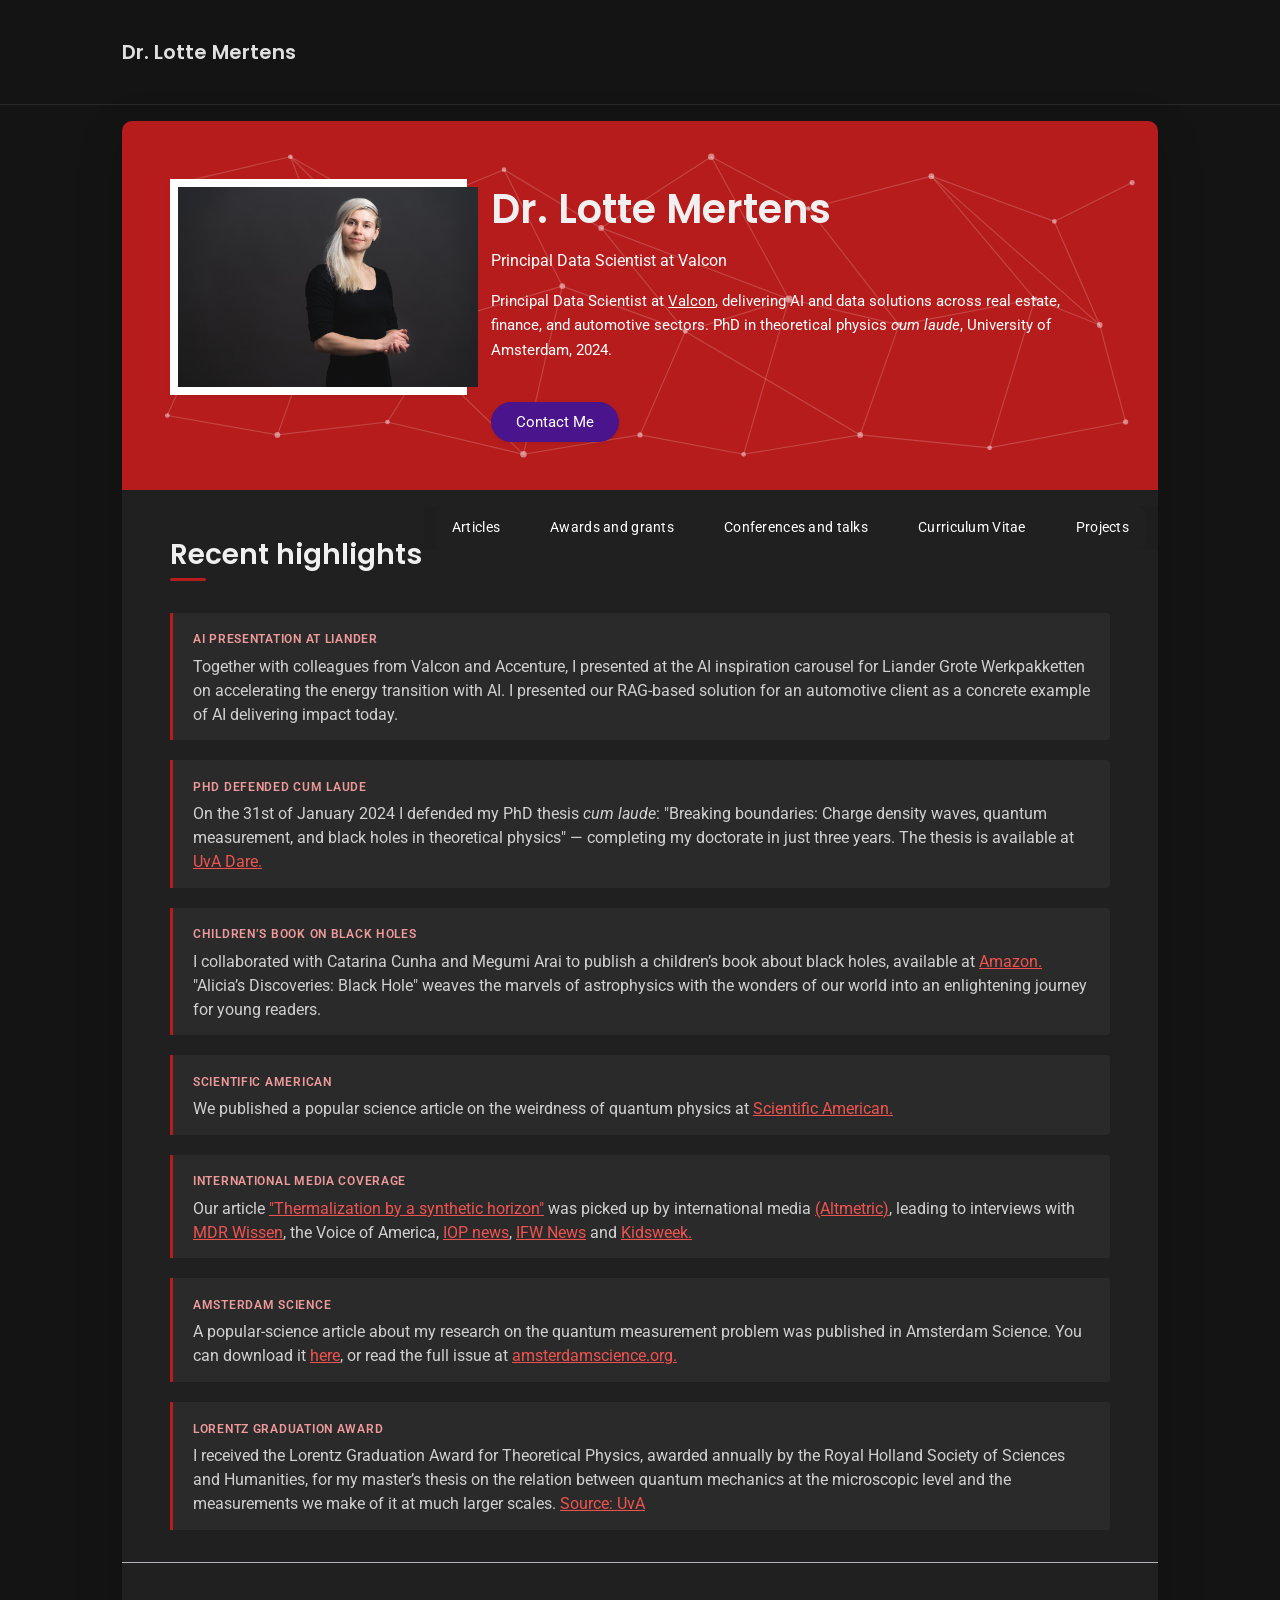
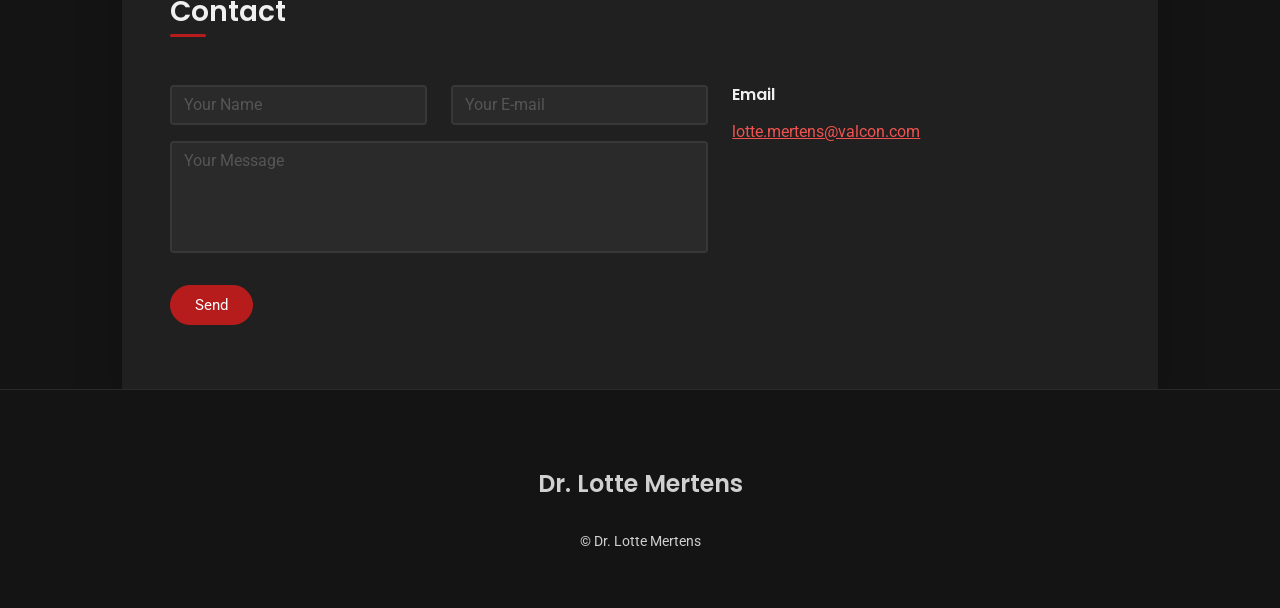
==== index.html @ b47f6478 "Add Projects page with Windward card, add Projects to nav on all pages" ====
<!DOCTYPE html>
<html lang="en-US">


  <head>
    <meta charset="UTF-8">
    <meta http-equiv="X-UA-Compatible" content="IE=edge">
    <meta name="viewport" content="width=device-width, initial-scale=1">
     <meta name="description" content="Lotte Mertens: PhD in Theoretical Physics (cum laude), Principal Data Scientist at Valcon">
  <meta name="keywords" content="Lorentz prijs, University of Amsterdam, IFW Dresden, Black holes, Quantum mechanics, Lotte Mertens, Valcon, Data Science, RAG, Databricks">
  <meta name="author" content="Lotte Mertens">
    <title>Lotte Mertens: Principal Data Scientist at Valcon</title>
    <link rel="icon" href="favicon.svg" type="image/svg+xml">
    <link rel="preconnect" href="https://fonts.gstatic.com" crossorigin="crossorigin"/>
    <link rel="preload" as="style" href="https://fonts.googleapis.com/css2?family=Poppins:wght@600&amp;family=Roboto:wght@300;400;500;700&amp;display=swap"/>
    <link rel="stylesheet" href="https://fonts.googleapis.com/css2?family=Poppins:wght@600&amp;family=Roboto:wght@300;400;500;700&amp;display=swap" media="print" onload="this.media='all'"/>
    <noscript>
      <link rel="stylesheet" href="https://fonts.googleapis.com/css2?family=Poppins:wght@600&amp;family=Roboto:wght@300;400;500;700&amp;display=swap"/>
    </noscript>
    <link href="css/font-awesome/css/all.min.css?ver=2.0.0" rel="stylesheet">
    <link href="css/bootstrap.min.css?ver=2.0.0" rel="stylesheet">
    <link href="css/aos.css?ver=2.0.0" rel="stylesheet">
    <link href="css/main.css?ver=2.0.0" rel="stylesheet">
    <noscript>
      <style type="text/css">
        [data-aos] {
            opacity: 1 !important;
            transform: translate(0) scale(1) !important;
        }
      </style>
    </noscript>
  </head>
  
  
  <body id="top">
  
  
    <header class="d-print-none">
      <div class="container text-center text-lg-left">
        <div class="py-3 clearfix">
          <h1 class="site-title mb-0">Dr. Lotte Mertens</h1>
        </div>
      </div>
    </header>
    
    
    <div class="page-content ">
      <div class="container pt-2">
       
      
		<div class="cover shadow-lg">


 			<div class="cover-bg p-3 p-lg-4 text-white">
    <div class="row">
    
      <div class="col-lg-4 col-md-5">
        <div class="avatar hover-effect bg-white shadow-sm p-1"><img src="images/avatar.jpg" alt="Lotte Mertens" width="300" height="200"/>
        </div>
      </div>
      
      <div class="col-lg-8 col-md-7 text-center text-md-start">
      
        <h2 class="h1 mt-2" data-aos="fade-left" data-aos-delay="0">Dr. Lotte Mertens</h2>
        <p class="mb-2" data-aos="fade-left" data-aos-delay="50">Principal Data Scientist at Valcon</p>
        <p class="hero-bio mb-3" data-aos="fade-left" data-aos-delay="100">Principal Data Scientist at <a class="text-white text-decoration-underline" href="https://www.valcon.com">Valcon</a>, delivering AI and data solutions across real estate, finance, and automotive sectors. PhD in theoretical physics <em>cum laude</em>, University of Amsterdam, 2024.</p>
        <div class="d-print-none" data-aos="fade-left" data-aos-delay="150"><!-- <a class="btn btn-light shadow-sm mt-1 me-1" href="CV_231103.pdf" target="_blank">Download CV</a> --><a class="btn btn-light shadow-sm mt-1" href="#contact">Contact Me</a>
        </div>
        
      </div>
    </div>
  </div>
  
  			<div class="site-nav pt-2">
            <nav role="navigation">
            <div class="container text-white site-page-nav">
            
			<div class="cover text-white">
              <ul class="nav justify-content-center">             
                <li class="nav-item " style="text-color: white" ><a class="btn text-white" href="Articles.html"> Articles </a>
                </li>
                 <li class="nav-item"><a class="btn text-white " href="AG.html"> Awards and grants </a>
                </li>
                 <li class="nav-item"><a class="btn text-white" href="Conferences.html"> Conferences and talks </a>
                </li> 
                <li class="nav-item"><a class="btn text-white" href="CV.html"> Curriculum Vitae </a>
                </li>
                <li class="nav-item"><a class="btn text-white" href="Projects.html"> Projects </a>
                </li>
              </ul>
            </div>
            </div>
            </nav>
    		</div>
                 
                 
                 
  			<div class="about-section pt-4 px-3 px-lg-4">
        <h2 class="h3 mb-3 section-heading">Recent highlights</h2>

        <div class="highlight-card">
          <div class="highlight-date">AI Presentation at Liander</div>
          <p>Together with colleagues from Valcon and Accenture, I presented at the AI inspiration carousel for Liander Grote Werkpakketten on accelerating the energy transition with AI. I presented our RAG-based solution for an automotive client as a concrete example of AI delivering impact today.</p>
        </div>

        <div class="highlight-card">
          <div class="highlight-date">PhD Defended Cum Laude</div>
          <p>On the 31st of January 2024 I defended my PhD thesis <em>cum laude</em>: "Breaking boundaries: Charge density waves, quantum measurement, and black holes in theoretical physics" — completing my doctorate in just three years. The thesis is available at <a href="https://dare.uva.nl/search?identifier=561f409e-5784-4adc-a31a-b579202ffef7">UvA Dare.</a></p>
        </div>

        <div class="highlight-card">
          <div class="highlight-date">Children’s Book on Black Holes</div>
          <p>I collaborated with Catarina Cunha and Megumi Arai to publish a children’s book about black holes, available at <a href="https://www.amazon.nl/dp/B0CMHVNR2P?ref_=cm_sw_r_cp_ud_dp_A3WQA8BQAT786TXKE9GF">Amazon.</a> "Alicia’s Discoveries: Black Hole" weaves the marvels of astrophysics with the wonders of our world into an enlightening journey for young readers.</p>
        </div>

        <div class="highlight-card">
          <div class="highlight-date">Scientific American</div>
          <p>We published a popular science article on the weirdness of quantum physics at <a href="https://www.scientificamerican.com/article/quantum-physics-isnt-as-weird-as-you-think-its-weirder/">Scientific American.</a></p>
        </div>

        <div class="highlight-card">
          <div class="highlight-date">International Media Coverage</div>
          <p>Our article <a href="https://journals.aps.org/prresearch/abstract/10.1103/PhysRevResearch.4.043084">"Thermalization by a synthetic horizon"</a> was picked up by international media <a href="https://www.altmetric.com/details/138210670">(Altmetric)</a>, leading to interviews with <a href="https://www.mdr.de/wissen/theorie-stephen-hawking-forscher-dresden-simulation-schwarzes-loch-100.html">MDR Wissen</a>, the Voice of America, <a href="https://www.mdr.de/wissen/theorie-stephen-hawking-forscher-dresden-simulation-schwarzes-loch-100.html">IOP news</a>, <a href="https://www.ifw-dresden.de/news-events/news-detail-view/synthetic-black-holes-radiate-just-like-the-real-ones-973">IFW News</a> and <a href="Kidsweek.pdf" target="_blank">Kidsweek.</a></p>
        </div>

        <div class="highlight-card">
          <div class="highlight-date">Amsterdam Science</div>
          <p>A popular-science article about my research on the quantum measurement problem was published in Amsterdam Science. You can download it <a href="AmsSci.pdf" target="_blank">here</a>, or read the full issue at <a href="https://amsterdamscience.org">amsterdamscience.org.</a></p>
        </div>

        <div class="highlight-card">
          <div class="highlight-date">Lorentz Graduation Award</div>
          <p>I received the Lorentz Graduation Award for Theoretical Physics, awarded annually by the Royal Holland Society of Sciences and Humanities, for my master’s thesis on the relation between quantum mechanics at the microscopic level and the measurements we make of it at much larger scales. <a href="https://iop.uva.nl/content/news/2020/11/lotte-mertens-wins-lorentz-graduation-award.html?cb&cb&cb">Source: UvA</a></p>
        </div>

	</div>

  			<hr class="d-print-none"/>
  
  			<div class="contant-section px-3 px-lg-4 pb-4" id="contact">
  
  
    <h2 class="h3 mb-3 section-heading">Contact</h2>
    <div class="row">
    
    
      <div class="col-md-7 d-print-none">
        <div class="my-2">
        
  <form action="https://formspree.io/f/mwkyjvyq" method="POST">
    
  <div class="row">
    <div class="col-6">
      <input class="form-control" type="text" id="name" name="name" placeholder="Your Name" required>
    </div>
    <div class="col-6">
      <input class="form-control" type="email" id="email" name="_replyto" placeholder="Your E-mail" required>
    </div>
  </div>
  
  
  <div class="form-group my-2">
    <textarea class="form-control" style="resize: none;" id="message" name="message" rows="4"  placeholder="Your Message" required></textarea>
  </div>
  
  <button class="btn btn-accent mt-2" type="submit">Send</button>
  
  </form>
  
  
        </div>
      </div>
      
      
      <div class="col">
        <div class="mt-2">
        
          <h3 class="h6">Email</h3>
          <div class="pb-2 text-secondary"><a href="mailto:lotte.mertens@valcon.com">lotte.mertens@valcon.com</a></div>
          
        </div>
      </div>
      
      
      
      
    </div>
    
</div>
  
		</div>
		
     </div>
   </div>



    <footer class="pt-4 pb-4 text-muted text-center d-print-none">
      <div class="container">
        <div class="my-3">
          <div class="h4">Dr. Lotte Mertens</div>
        </div>
        <div class="text-small">
          <div class="mb-1">&copy; Dr. Lotte Mertens</div>
        </div>
      </div>
    </footer>
    
    <script src="scripts/bootstrap.bundle.min.js?ver=2.0.0"></script>
    <script src="scripts/aos.js?ver=2.0.0"></script>
    <script src="scripts/main.js?ver=2.0.0"></script>
    
    
  </body>
</html>
---- css/main.css ----
/* Buttons */
.butt {
   color: white;
   border: 1px outset #4A148C;
   background-color: #4A148C;
   height:50px;
   width:100px;
   padding:.375rem 
}
.butt:hover {
   color:#000;background-color:white ;border-color:#4A148C}


/* Inputs */
.bg-photo{ 
background-color: #B71C1C;
  background-image: url("data:image/svg+xml,%3Csvg xmlns='http://www.w3.org/2000/svg' width='100' height='100' viewBox='0 0 100 100'%3E%3Cg fill-rule='evenodd'%3E%3Cg fill='%23ffffff' fill-opacity='0.12'%3E%3Cpath opacity='.5' d='M96 [base64] 0v-9h-9v9h9zm-10 0v-9h-9v9h9zm-10 0v-9h-9v9h9zm-10 0v-9h-9v9h9zm-10 0v-9h-9v9h9zm-10 0v-9h-9v9h9zm-10 0v-9h-9v9h9zm-10 0v-9h-9v9h9zm-9-10h9v-9h-9v9zm10 0h9v-9h-9v9zm10 0h9v-9h-9v9zm10 0h9v-9h-9v9zm10 0h9v-9h-9v9zm10 0h9v-9h-9v9zm10 0h9v-9h-9v9zm10 0h9v-9h-9v9zm9-10v-9h-9v9h9zm-10 0v-9h-9v9h9zm-10 0v-9h-9v9h9zm-10 0v-9h-9v9h9zm-10 0v-9h-9v9h9zm-10 0v-9h-9v9h9zm-10 0v-9h-9v9h9zm-10 0v-9h-9v9h9zm-9-10h9v-9h-9v9zm10 0h9v-9h-9v9zm10 0h9v-9h-9v9zm10 0h9v-9h-9v9zm10 0h9v-9h-9v9zm10 0h9v-9h-9v9zm10 0h9v-9h-9v9zm10 0h9v-9h-9v9zm9-10v-9h-9v9h9zm-10 0v-9h-9v9h9zm-10 0v-9h-9v9h9zm-10 0v-9h-9v9h9zm-10 0v-9h-9v9h9zm-10 0v-9h-9v9h9zm-10 0v-9h-9v9h9zm-10 0v-9h-9v9h9zm-9-10h9v-9h-9v9zm10 0h9v-9h-9v9zm10 0h9v-9h-9v9zm10 0h9v-9h-9v9zm10 0h9v-9h-9v9zm10 0h9v-9h-9v9zm10 0h9v-9h-9v9zm10 0h9v-9h-9v9zm9-10v-9h-9v9h9zm-10 0v-9h-9v9h9zm-10 0v-9h-9v9h9zm-10 0v-9h-9v9h9zm-10 0v-9h-9v9h9zm-10 0v-9h-9v9h9zm-10 0v-9h-9v9h9zm-10 0v-9h-9v9h9zm-9-10h9v-9h-9v9zm10 0h9v-9h-9v9zm10 0h9v-9h-9v9zm10 0h9v-9h-9v9zm10 0h9v-9h-9v9zm10 0h9v-9h-9v9zm10 0h9v-9h-9v9zm10 0h9v-9h-9v9z'/%3E%3Cpath d='M6 5V0H5v5H0v1h5v94h1V6h94V5H6z'/%3E%3C/g%3E%3C/g%3E%3C/svg%3E");
  border-radius: 10px 10px 0 0; 
}

.bg-collapse{
background-color: white;
background-image: url('Collapse.jpeg');
background-size: 100% 100%;
padding: 10rem;
border-radius: 10px 10px 0 0; 
}


/* Timeline custom component */
.timeline {
  border-left: 2px solid #E6E9ED;
  padding: 1rem 0; }

.timeline-card {
  position: relative;
  margin-left: 31px;
  border-left: 2px solid;
  margin-bottom: 2rem; }

.timeline-card:last-child {
  margin-bottom: 1rem; }

.timeline-card:before {
  content: '';
  display: inline-block;
  position: absolute;
  background-color: #fff;
  border-radius: 10px;
  width: 12px;
  height: 12px;
  top: 20px;
  left: -41px;
  border: 2px solid;
  z-index: 2; }

.timeline-card:after {
  content: '';
  display: inline-block;
  position: absolute;
  background-color: currentColor;
  width: 29px;
  height: 2px;
  top: 25px;
  left: -29px;
  z-index: 1; }

.timeline-card-primary {
  border-left-color: #B71C1C; }

.timeline-card-primary:before {
  border-color: #B71C1C; }

.timeline-card-primary:after {
  background-color: #B71C1C; }

.timeline-card-success {
  border-left-color: #4A148C; }

.timeline-card-success:before {
  border-color: #4A148C; }

.timeline-card-success:after {
  background-color: #4A148C; }

html {
  scroll-behavior: smooth; }

.site-title {
  font-size: 1.25rem;
  line-height: 2.5rem; }

.nav-link {
  padding: 0;
  font-size: 1.25rem;
  line-height: 2.5rem;
  color: rgba(0, 0, 0, 0.5); }

.nav-link:hover,
.nav-link:focus,
.active .nav-link {
  color: rgba(0, 0, 0, 0.8); }

.nav-item + .nav-item {
  margin-left: 1rem; }

.cover {
  border-radius: 10px; }

.cover-bg {
  background-color: #B71C1C;
  background-image: url("../images/constellation.svg");
  background-size: cover;
  background-position: center;
  background-repeat: no-repeat;
  border-radius: 10px 10px 0 0; }

.avatar {
  max-width: 316px;
  max-height: 216px;
  margin-top: 10px;
  text-align: center;
  margin-left: auto;
  margin-right: auto; }

/* 
.avatar img {
   Safari 6.0 - 9.0 
  filter: grayscale(100%); }
 */

footer a:not(.nav-link) {
  color: inherit;
  border-bottom: 1px dashed;
  text-decoration: none;
  cursor: pointer; }

@media (min-width: 48em) {
  .site-title {
    float: left; }
  .site-nav {
    float: right; }
  .avatar {
    margin-bottom: -80px;
    margin-left: 0; } }

/* === Design refresh ====================================================== */

/* Dark page navigation bar */
.site-page-nav {
  background-color: #1e1e1e; }

.site-page-nav .btn {
  color: rgba(255, 255, 255, 0.8);
  font-size: 0.9rem;
  letter-spacing: 0.02em;
  border-radius: 0;
  padding: 0.6rem 1rem;
  transition: color 0.15s, background-color 0.15s; }

.site-page-nav .btn:hover {
  color: #fff;
  background-color: rgba(183, 28, 28, 0.3); }

/* Red accent button */
.btn-accent {
  background-color: #B71C1C;
  border-color: #B71C1C;
  color: #fff; }

.btn-accent:hover {
  background-color: #8e1414;
  border-color: #8e1414;
  color: #fff; }

/* Section headings with red underline accent */
.section-heading::after {
  content: '';
  display: block;
  width: 36px;
  height: 3px;
  background-color: #B71C1C;
  margin-top: 0.35rem;
  border-radius: 2px; }

/* Hero bio text in cover */
.hero-bio {
  font-size: 0.92rem;
  line-height: 1.65;
  opacity: 0.92; }

/* === Dark theme ========================================================== */

body {
  background-color: #141414;
  color: #d0d0d0; }

header {
  background-color: #141414;
  border-bottom: 1px solid #2a2a2a; }

.site-title {
  color: #e0e0e0 !important; }

.nav-link {
  color: rgba(255, 255, 255, 0.55) !important; }

.nav-link:hover,
.nav-link:focus,
.active .nav-link {
  color: rgba(255, 255, 255, 0.9) !important; }

.cover {
  background-color: #202020 !important; }

.card,
.card.shadow-sm {
  background-color: #2a2a2a !important;
  border-color: #383838 !important;
  color: #d0d0d0; }

.card-body {
  color: #d0d0d0; }

.text-muted {
  color: #888 !important; }

.text-secondary {
  color: #999 !important; }

.text-primary {
  color: #ef5350 !important; }

.text-success {
  color: #ef9a9a !important; }

a {
  color: #ef5350; }

a:hover {
  color: #B71C1C; }

hr {
  border-color: #2e2e2e;
  opacity: 1; }

.progress {
  background-color: #383838; }

.form-control {
  background-color: #2a2a2a;
  border-color: #383838;
  color: #d0d0d0; }

.form-control::placeholder {
  color: #555; }

.form-control:focus {
  background-color: #333;
  border-color: #B71C1C;
  color: #d0d0d0;
  box-shadow: 0 0 0 0.2rem rgba(183, 28, 28, 0.25); }

footer {
  background-color: #141414 !important;
  border-top: 1px solid #2a2a2a; }

.page-content {
  color: #d0d0d0; }

.about-section,
.work-experience-section,
.education-section,
.skills-section,
.contant-section {
  background-color: #202020; }

h1, h2, h3, h4, h5, h6 {
  color: #f0f0f0; }

.container {
  color: #d0d0d0; }

.border-secondary {
  border-color: #333 !important; }

/* ========================================================================= */

/* Project cards */
.project-card {
  border-left: 3px solid #B71C1C;
  padding: 1.1rem 1.25rem;
  margin-bottom: 1.5rem;
  background: #2a2a2a;
  border-radius: 0 4px 4px 0;
  transition: box-shadow 0.15s; }

.project-card:hover {
  box-shadow: 0 2px 12px rgba(183, 28, 28, 0.2); }

.project-title {
  font-size: 1.15rem;
  font-weight: 700;
  color: #f0f0f0;
  margin-bottom: 0.1rem; }

.project-tagline {
  font-size: 0.85rem;
  color: #ef9a9a;
  margin-bottom: 0; }

.project-desc {
  font-size: 0.88rem;
  color: #b0b0b0;
  line-height: 1.6;
  margin-bottom: 0.75rem; }

.project-tags {
  display: flex;
  flex-wrap: wrap;
  gap: 0.4rem; }

.project-tag {
  font-size: 0.75rem;
  background: #383838;
  color: #999;
  border-radius: 3px;
  padding: 0.15rem 0.5rem;
  letter-spacing: 0.02em; }

/* Compact conference cards */
.conference-card {
  border-left: 2px solid #B71C1C;
  padding: 0.45rem 0.9rem;
  margin-bottom: 0.4rem;
  background: #2a2a2a;
  border-radius: 0 3px 3px 0; }

.conference-card .conf-header {
  display: flex;
  justify-content: space-between;
  align-items: baseline;
  gap: 1rem; }

.conference-card .conf-title {
  font-weight: 600;
  font-size: 0.88rem;
  color: #f0f0f0; }

.conference-card .conf-date {
  font-size: 0.75rem;
  color: #777;
  white-space: nowrap;
  flex-shrink: 0; }

.conference-card .conf-desc {
  font-size: 0.82rem;
  color: #999;
  margin-top: 0.1rem;
  margin-bottom: 0; }

.conference-card img {
  margin-top: 0.5rem;
  max-width: 160px;
  height: auto;
  border-radius: 3px; }

/* Highlight cards (Recent highlights on homepage) */
.highlight-card {
  border-left: 3px solid #B71C1C;
  padding: 0.85rem 1rem 0.85rem 1.25rem;
  margin-bottom: 1.25rem;
  background: #2a2a2a;
  border-radius: 0 4px 4px 0;
  transition: box-shadow 0.15s; }

.highlight-card:hover {
  box-shadow: 0 2px 8px rgba(183, 28, 28, 0.15); }

.highlight-date {
  display: inline-block;
  font-size: 0.75rem;
  font-weight: 600;
  letter-spacing: 0.06em;
  text-transform: uppercase;
  color: #ef9a9a;
  margin-bottom: 0.4rem; }

.highlight-card p {
  margin-bottom: 0;
  color: #d0d0d0; }

/* Publication cards */
.paper-card {
  border-left: 3px solid #B71C1C;
  padding: 0.85rem 1rem 0.85rem 1.25rem;
  margin-bottom: 1.25rem;
  background: #2a2a2a;
  border-radius: 0 4px 4px 0;
  transition: box-shadow 0.15s; }

.paper-card:hover {
  box-shadow: 0 2px 8px rgba(183, 28, 28, 0.15); }

.paper-card .paper-title {
  font-weight: 600;
  margin-bottom: 0.2rem;
  color: #f0f0f0; }

.paper-card .paper-meta {
  font-size: 0.85rem;
  color: #6c757d;
  margin-bottom: 0.1rem; }

.paper-card .paper-abstract {
  font-size: 0.85rem;
  color: #6c757d;
  margin-top: 0.5rem;
  line-height: 1.55; }

/* All progress bars — unified red */
.progress-bar {
  background-color: #B71C1C !important; }

/* Education timeline — lighter red variant */
.timeline-card-success {
  border-left-color: #ef9a9a; }

.timeline-card-success:before {
  border-color: #ef9a9a; }

.timeline-card-success:after {
  background-color: #ef9a9a; }

/* ========================================================================= */

@media print {
  body {
    background-color: #fff; }
  .container {
    width: auto;
    max-width: 100%;
    padding: 0; }
  .cover, .cover-bg {
    border-radius: 0; }
  .cover.shadow-lg {
    box-shadow: none !important; }
  .cover-bg {
    padding: 5rem !important;
    padding-bottom: 10px !important; }
  .avatar {
    margin-top: -10px; }
  .about-section {
    padding: 6.5rem 5rem 2rem !important; }
  .skills-section,
  .work-experience-section,
  .education-section,
  .contant-section {
    padding: 1.5rem 5rem 2rem !important; }
  .page-break {
    padding-top: 5rem;
    page-break-before: always; } }
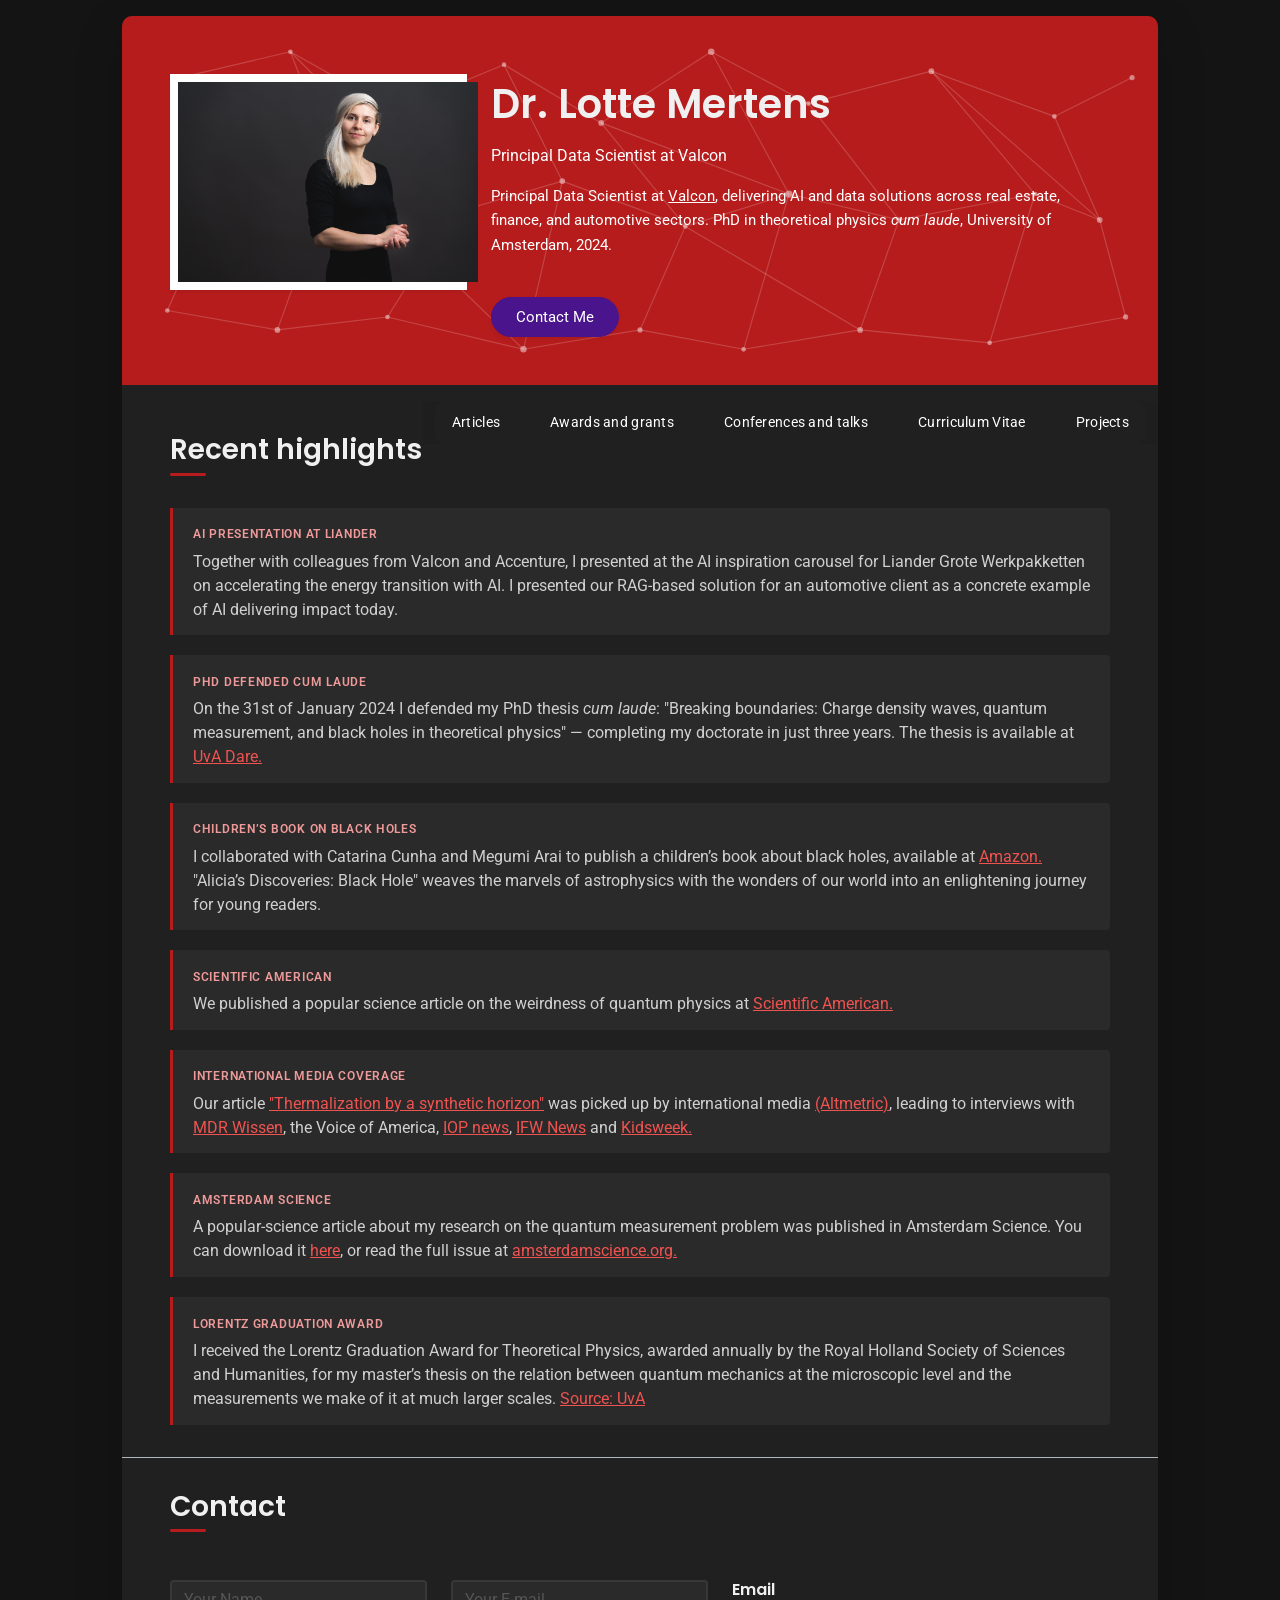
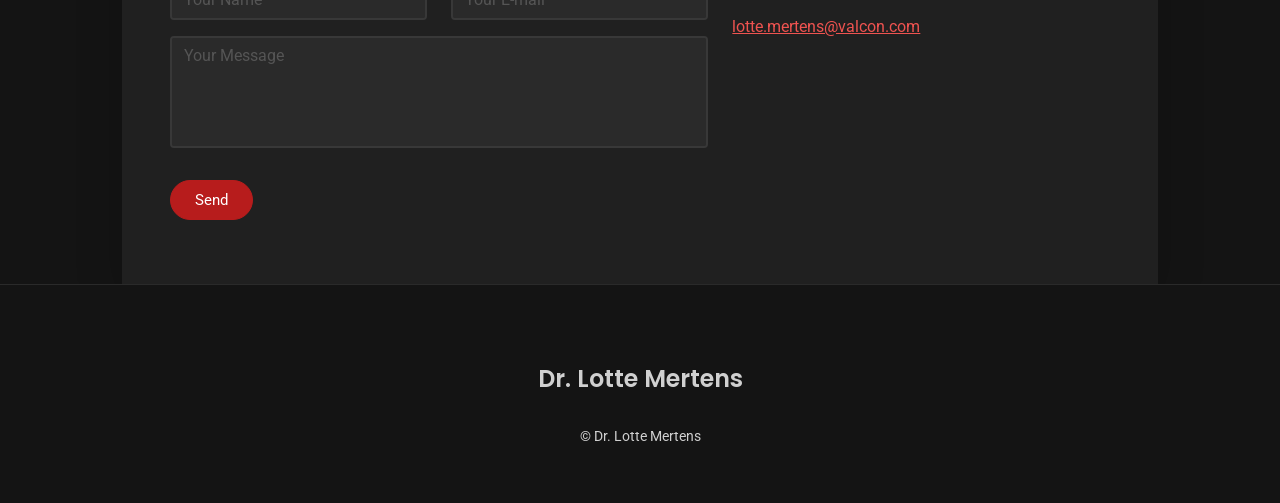
==== commit 51ebb853: "Remove redundant header with site title from all pages" ====
--- a/index.html
+++ b/index.html
@@ -33,18 +33,7 @@
   
   
   <body id="top">
-  
-  
-    <header class="d-print-none">
-      <div class="container text-center text-lg-left">
-        <div class="py-3 clearfix">
-          <h1 class="site-title mb-0">Dr. Lotte Mertens</h1>
-        </div>
-      </div>
-    </header>
-    
-    
-    <div class="page-content ">
+<div class="page-content ">
       <div class="container pt-2">
        
       
--- a/css/main.css
+++ b/css/main.css
@@ -195,12 +195,6 @@
   background-color: #141414;
   color: #d0d0d0; }
 
-header {
-  background-color: #141414;
-  border-bottom: 1px solid #2a2a2a; }
-
-.site-title {
-  color: #e0e0e0 !important; }
 
 .nav-link {
   color: rgba(255, 255, 255, 0.55) !important; }
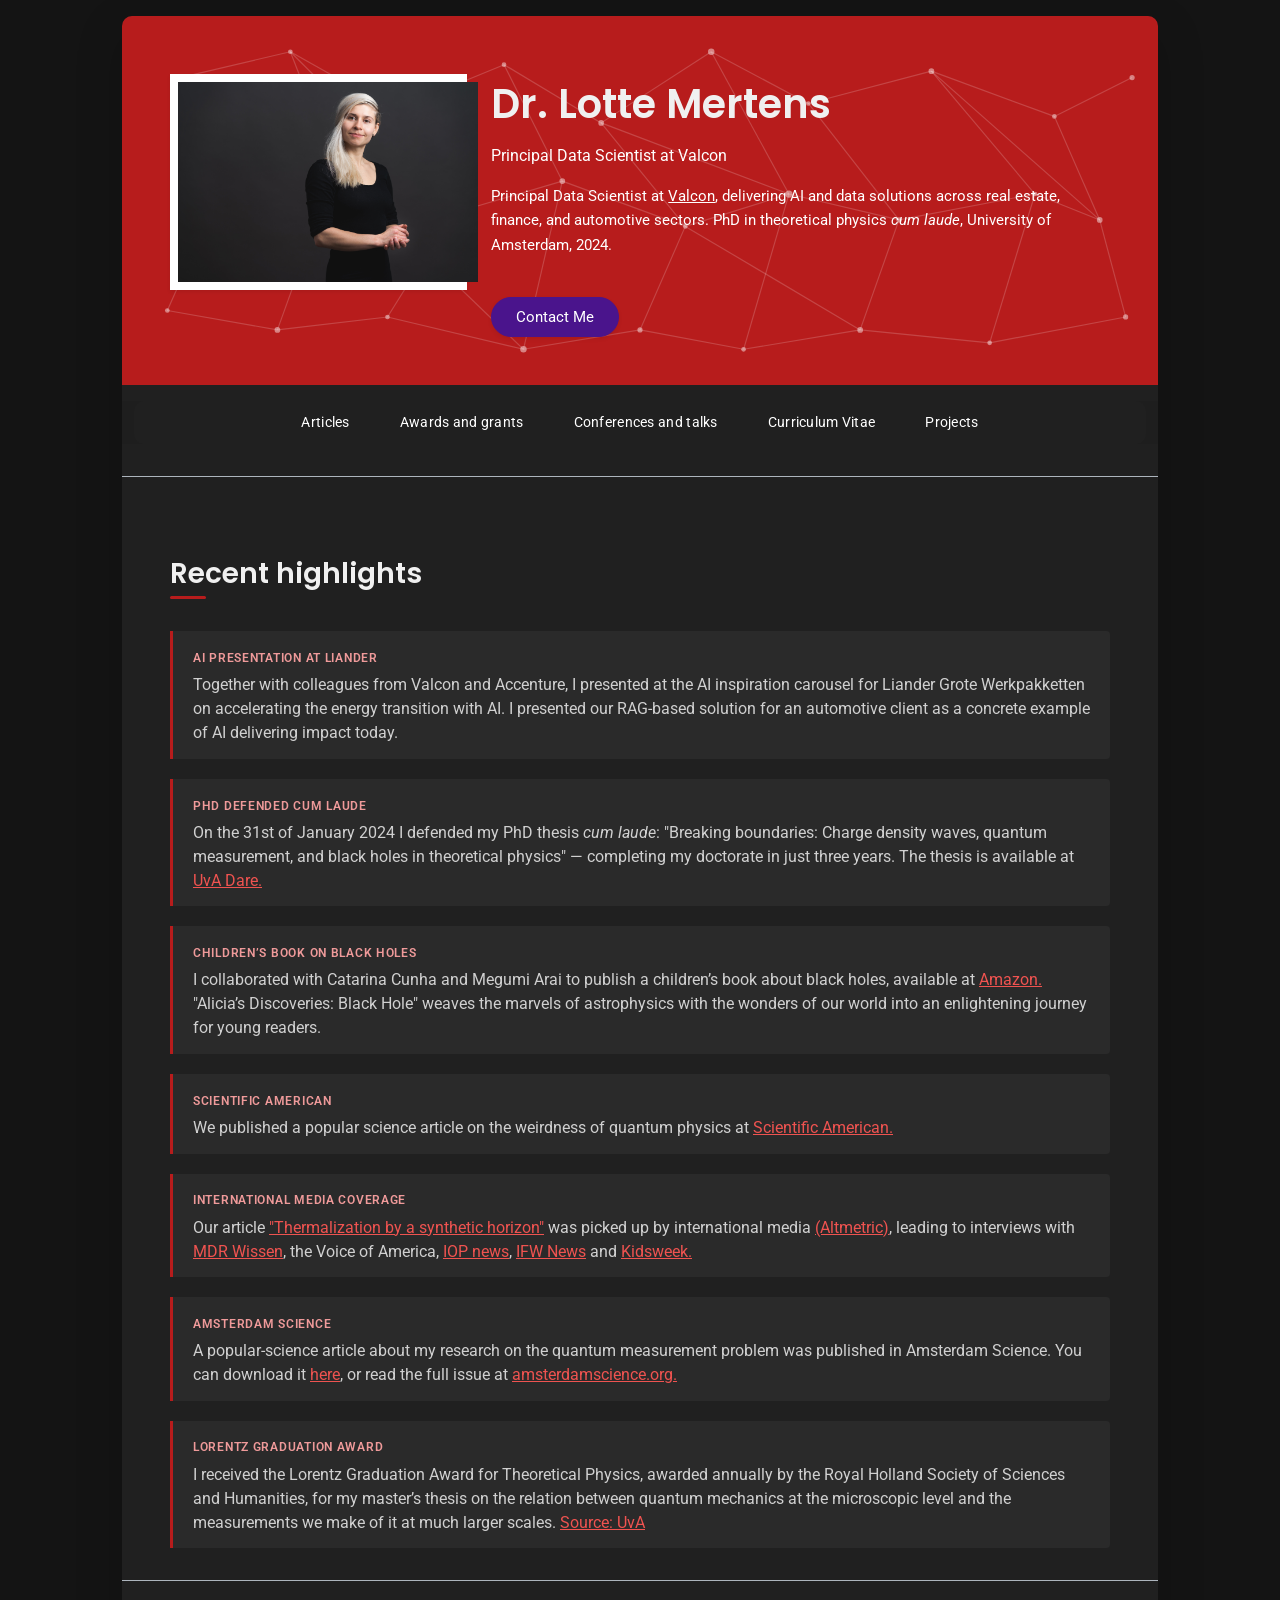
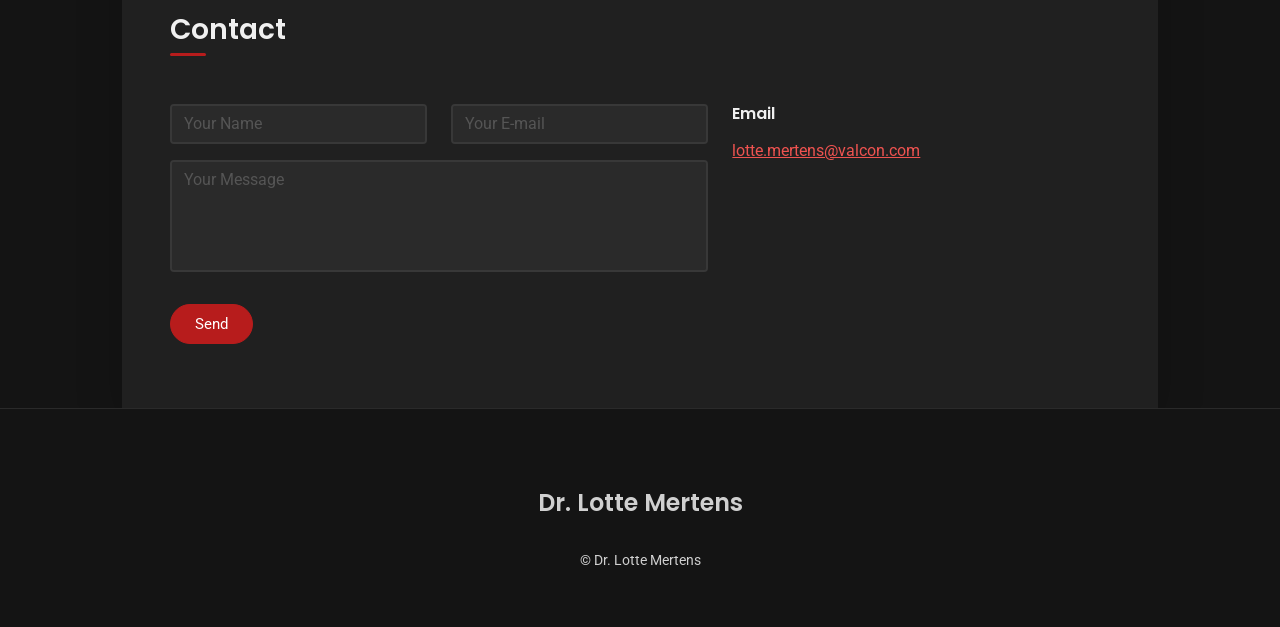
==== commit 753d823b: "Add hr divider between nav and content on homepage for consistency" ====
--- a/index.html
+++ b/index.html
@@ -81,9 +81,9 @@
             </div>
             </nav>
     		</div>
-                 
-                 
-                 
+
+          <hr class="d-print-none"/>
+
   			<div class="about-section pt-4 px-3 px-lg-4">
         <h2 class="h3 mb-3 section-heading">Recent highlights</h2>
 
--- a/css/main.css
+++ b/css/main.css
@@ -136,12 +136,7 @@
   cursor: pointer; }
 
 @media (min-width: 48em) {
-  .site-title {
-    float: left; }
-  .site-nav {
-    float: right; }
   .avatar {
-    margin-bottom: -80px;
     margin-left: 0; } }
 
 /* === Design refresh ====================================================== */
@@ -328,7 +323,11 @@
   padding: 0.45rem 0.9rem;
   margin-bottom: 0.4rem;
   background: #2a2a2a;
-  border-radius: 0 3px 3px 0; }
+  border-radius: 0 3px 3px 0;
+  transition: box-shadow 0.15s; }
+
+.conference-card:hover {
+  box-shadow: 0 2px 12px rgba(183, 28, 28, 0.2); }
 
 .conference-card .conf-header {
   display: flex;
@@ -369,7 +368,7 @@
   transition: box-shadow 0.15s; }
 
 .highlight-card:hover {
-  box-shadow: 0 2px 8px rgba(183, 28, 28, 0.15); }
+  box-shadow: 0 2px 12px rgba(183, 28, 28, 0.2); }
 
 .highlight-date {
   display: inline-block;
@@ -394,7 +393,7 @@
   transition: box-shadow 0.15s; }
 
 .paper-card:hover {
-  box-shadow: 0 2px 8px rgba(183, 28, 28, 0.15); }
+  box-shadow: 0 2px 12px rgba(183, 28, 28, 0.2); }
 
 .paper-card .paper-title {
   font-weight: 600;
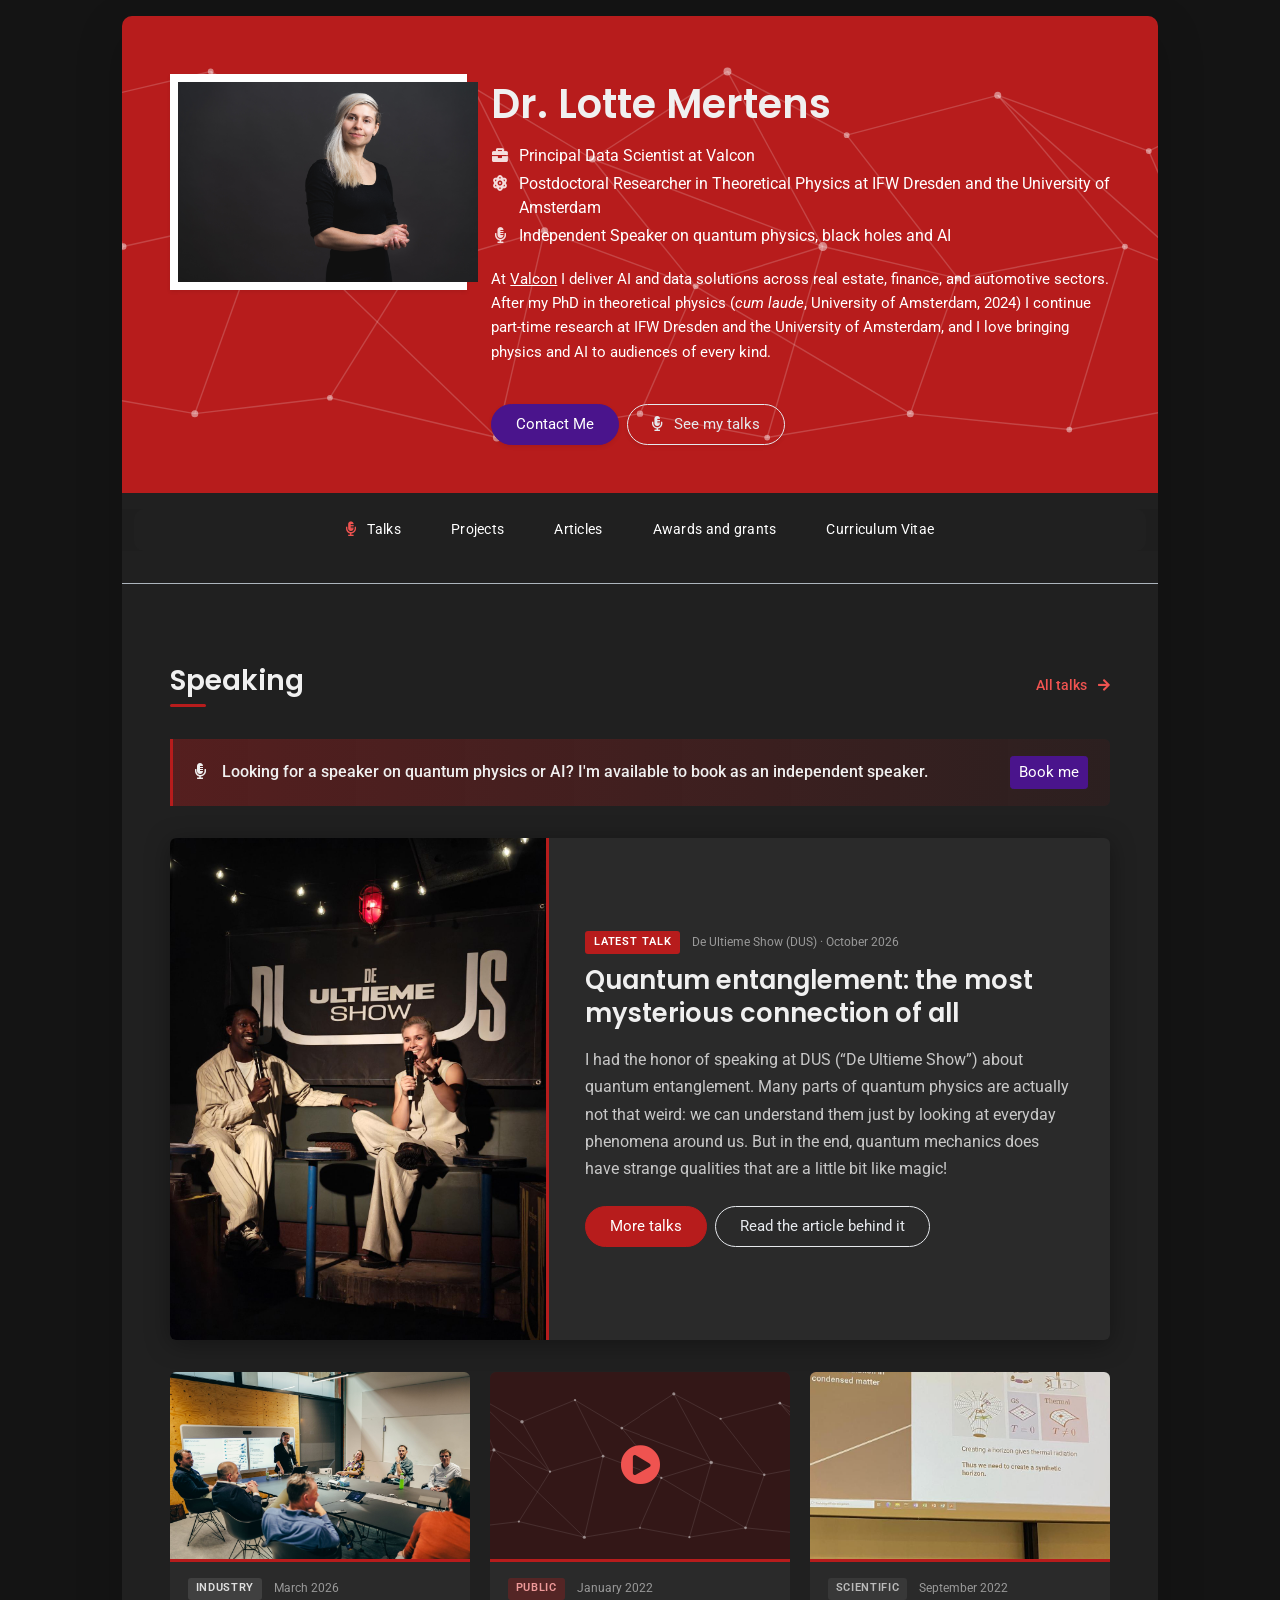
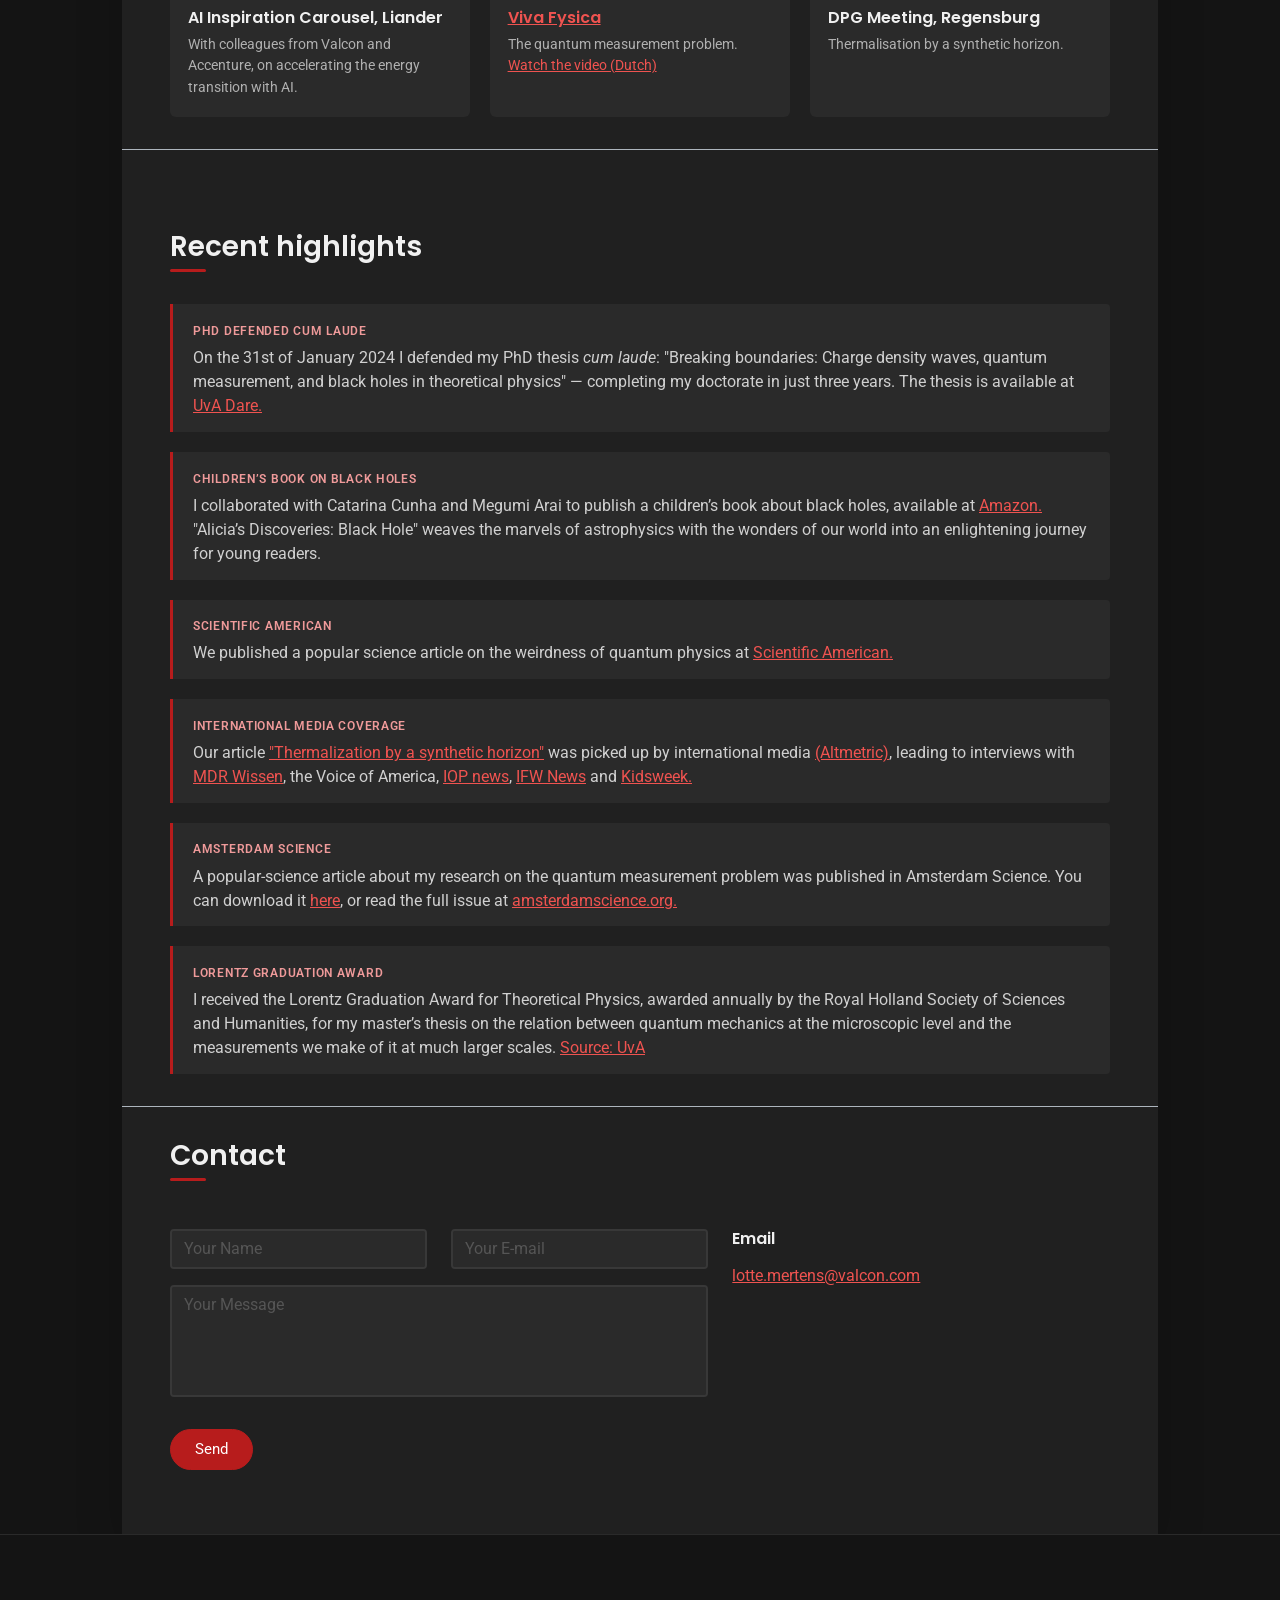
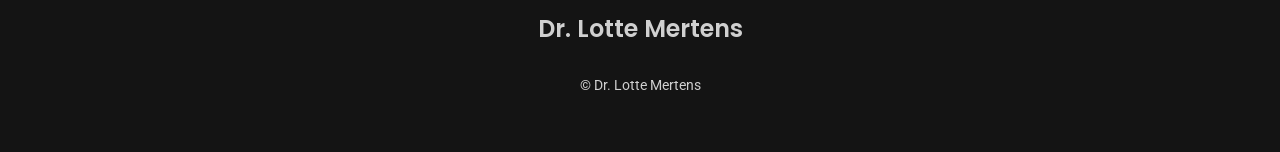
==== commit 4d398a68: "Redesign site around speaking: new Talks page, DUS talk, roles in header - Add Talks.html with featu" ====
--- a/index.html
+++ b/index.html
@@ -6,7 +6,7 @@
     <meta charset="UTF-8">
     <meta http-equiv="X-UA-Compatible" content="IE=edge">
     <meta name="viewport" content="width=device-width, initial-scale=1">
-     <meta name="description" content="Lotte Mertens: PhD in Theoretical Physics (cum laude), Principal Data Scientist at Valcon">
+     <meta name="description" content="Lotte Mertens: PhD in Theoretical Physics (cum laude), Principal Data Scientist at Valcon, part-time postdoc at IFW Dresden and the University of Amsterdam, and independent speaker on quantum physics and AI">
   <meta name="keywords" content="Lorentz prijs, University of Amsterdam, IFW Dresden, Black holes, Quantum mechanics, Lotte Mertens, Valcon, Data Science, RAG, Databricks">
   <meta name="author" content="Lotte Mertens">
     <title>Lotte Mertens: Principal Data Scientist at Valcon</title>
@@ -51,9 +51,13 @@
       <div class="col-lg-8 col-md-7 text-center text-md-start">
       
         <h2 class="h1 mt-2" data-aos="fade-left" data-aos-delay="0">Dr. Lotte Mertens</h2>
-        <p class="mb-2" data-aos="fade-left" data-aos-delay="50">Principal Data Scientist at Valcon</p>
-        <p class="hero-bio mb-3" data-aos="fade-left" data-aos-delay="100">Principal Data Scientist at <a class="text-white text-decoration-underline" href="https://www.valcon.com">Valcon</a>, delivering AI and data solutions across real estate, finance, and automotive sectors. PhD in theoretical physics <em>cum laude</em>, University of Amsterdam, 2024.</p>
-        <div class="d-print-none" data-aos="fade-left" data-aos-delay="150"><!-- <a class="btn btn-light shadow-sm mt-1 me-1" href="CV_231103.pdf" target="_blank">Download CV</a> --><a class="btn btn-light shadow-sm mt-1" href="#contact">Contact Me</a>
+        <ul class="hero-roles" data-aos="fade-left" data-aos-delay="50">
+          <li><i class="fas fa-briefcase"></i>Principal Data Scientist at Valcon</li>
+          <li><i class="fas fa-atom"></i>Postdoctoral Researcher in Theoretical Physics at IFW Dresden and the University of Amsterdam</li>
+          <li><i class="fas fa-microphone-alt"></i>Independent Speaker on quantum physics, black holes and AI</li>
+        </ul>
+        <p class="hero-bio mb-3" data-aos="fade-left" data-aos-delay="100">At <a class="text-white text-decoration-underline" href="https://www.valcon.com">Valcon</a> I deliver AI and data solutions across real estate, finance, and automotive sectors. After my PhD in theoretical physics (<em>cum laude</em>, University of Amsterdam, 2024) I continue part-time research at IFW Dresden and the University of Amsterdam, and I love bringing physics and AI to audiences of every kind.</p>
+        <div class="d-print-none" data-aos="fade-left" data-aos-delay="150"><a class="btn btn-light shadow-sm mt-1 me-1" href="#contact">Contact Me</a><a class="btn btn-outline-light shadow-sm mt-1" href="Talks.html"><i class="fas fa-microphone-alt me-1"></i> See my talks</a>
         </div>
         
       </div>
@@ -65,18 +69,13 @@
             <div class="container text-white site-page-nav">
             
 			<div class="cover text-white">
-              <ul class="nav justify-content-center">             
-                <li class="nav-item " style="text-color: white" ><a class="btn text-white" href="Articles.html"> Articles </a>
-                </li>
-                 <li class="nav-item"><a class="btn text-white " href="AG.html"> Awards and grants </a>
-                </li>
-                 <li class="nav-item"><a class="btn text-white" href="Conferences.html"> Conferences and talks </a>
-                </li> 
-                <li class="nav-item"><a class="btn text-white" href="CV.html"> Curriculum Vitae </a>
-                </li>
-                <li class="nav-item"><a class="btn text-white" href="Projects.html"> Projects </a>
-                </li>
-              </ul>
+              <ul class="nav justify-content-center">
+                  <li class="nav-item"><a class="btn text-white nav-talks" href="Talks.html"><i class="fas fa-microphone-alt me-1"></i> Talks</a></li>
+                  <li class="nav-item"><a class="btn text-white" href="Projects.html">Projects</a></li>
+                  <li class="nav-item"><a class="btn text-white" href="Articles.html">Articles</a></li>
+                  <li class="nav-item"><a class="btn text-white" href="AG.html">Awards and grants</a></li>
+                  <li class="nav-item"><a class="btn text-white" href="CV.html">Curriculum Vitae</a></li>
+                </ul>
             </div>
             </div>
             </nav>
@@ -85,12 +84,61 @@
           <hr class="d-print-none"/>
 
   			<div class="about-section pt-4 px-3 px-lg-4">
+        <div class="d-flex justify-content-between align-items-baseline gap-3">
+          <h2 class="h3 mb-3 section-heading">Speaking</h2>
+          <a class="section-link" href="Talks.html">All talks <i class="fas fa-arrow-right ms-1"></i></a>
+        </div>
+
+        <div class="speak-cta">
+          <p><i class="fas fa-microphone-alt me-2"></i>Looking for a speaker on quantum physics or AI? I'm available to book as an independent speaker.</p>
+          <a class="btn btn-light btn-sm" href="#contact">Book me</a>
+        </div>
+
+        <article class="talk-feature">
+          <div class="talk-feature-media">
+            <img src="images/dus-2026.jpeg" alt="Lotte Mertens on stage at De Ultieme Show"/>
+          </div>
+          <div class="talk-feature-body">
+            <div class="talk-meta"><span class="talk-badge">Latest talk</span><span>De Ultieme Show (DUS) · October 2026</span></div>
+            <h3 class="talk-feature-title">Quantum entanglement: the most mysterious connection of all</h3>
+            <p>I had the honor of speaking at DUS (&ldquo;De Ultieme Show&rdquo;) about quantum entanglement. Many parts of quantum physics are actually not that weird: we can understand them just by looking at everyday phenomena around us. But in the end, quantum mechanics does have strange qualities that are a little bit like magic!</p>
+            <div><a class="btn btn-accent mt-1 me-1" href="Talks.html">More talks</a><a class="btn btn-outline-light mt-1" href="https://www.scientificamerican.com/article/quantum-physics-isnt-as-weird-as-you-think-its-weirder/">Read the article behind it</a></div>
+          </div>
+        </article>
+
+        <div class="talk-grid">
+          <article class="talk-card">
+            <img class="talk-card-img" src="images/1774259817088.jpg" alt="Lotte Mertens presenting at Liander" loading="lazy"/>
+            <div class="talk-card-body">
+              <div class="talk-meta"><span class="talk-tag talk-tag-industry">Industry</span><span>March 2026</span></div>
+              <h3 class="talk-card-title">AI Inspiration Carousel, Liander</h3>
+              <p>With colleagues from Valcon and Accenture, on accelerating the energy transition with AI.</p>
+            </div>
+          </article>
+          <article class="talk-card">
+            <div class="talk-card-icon" aria-hidden="true"><i class="fas fa-play-circle"></i></div>
+            <div class="talk-card-body">
+              <div class="talk-meta"><span class="talk-tag talk-tag-public">Public</span><span>January 2022</span></div>
+              <h3 class="talk-card-title"><a href="https://www.quantumuniverse.nl/terugkijken-viva-fysica-2022">Viva Fysica</a></h3>
+              <p>The quantum measurement problem. <a href="https://www.quantumuniverse.nl/terugkijken-viva-fysica-2022">Watch the video (Dutch)</a></p>
+            </div>
+          </article>
+          <article class="talk-card">
+            <img class="talk-card-img" src="Presentation.jpeg" alt="Lotte Mertens presenting at the DPG meeting in Regensburg" loading="lazy"/>
+            <div class="talk-card-body">
+              <div class="talk-meta"><span class="talk-tag">Scientific</span><span>September 2022</span></div>
+              <h3 class="talk-card-title">DPG Meeting, Regensburg</h3>
+              <p>Thermalisation by a synthetic horizon.</p>
+            </div>
+          </article>
+        </div>
+
+	</div>
+
+  			<hr class="d-print-none"/>
+
+  			<div class="about-section pt-4 px-3 px-lg-4">
         <h2 class="h3 mb-3 section-heading">Recent highlights</h2>
-
-        <div class="highlight-card">
-          <div class="highlight-date">AI Presentation at Liander</div>
-          <p>Together with colleagues from Valcon and Accenture, I presented at the AI inspiration carousel for Liander Grote Werkpakketten on accelerating the energy transition with AI. I presented our RAG-based solution for an automotive client as a concrete example of AI delivering impact today.</p>
-        </div>
 
         <div class="highlight-card">
           <div class="highlight-date">PhD Defended Cum Laude</div>
--- a/css/main.css
+++ b/css/main.css
@@ -115,6 +115,10 @@
   background-repeat: no-repeat;
   border-radius: 10px 10px 0 0; }
 
+@media (min-width: 768px) {
+  .cover-bg {
+    min-height: 270px; } }
+
 .avatar {
   max-width: 316px;
   max-height: 216px;
@@ -178,6 +182,28 @@
   margin-top: 0.35rem;
   border-radius: 2px; }
 
+/* Hero role list under the name */
+.hero-roles {
+  display: inline-block;
+  text-align: left;
+  list-style: none;
+  padding: 0;
+  margin: 0 0 0.9rem;
+  font-size: 0.98rem;
+  line-height: 1.5; }
+
+.hero-roles li {
+  display: flex;
+  align-items: baseline;
+  gap: 0.6rem;
+  margin-bottom: 0.3rem; }
+
+.hero-roles i {
+  width: 1.1rem;
+  flex-shrink: 0;
+  text-align: center;
+  opacity: 0.85; }
+
 /* Hero bio text in cover */
 .hero-bio {
   font-size: 0.92rem;
@@ -424,6 +450,188 @@
 
 .timeline-card-success:after {
   background-color: #ef9a9a; }
+
+/* === Talks / speaking ==================================================== */
+
+/* Active page + Talks emphasis in the nav */
+.site-page-nav .btn.active {
+  color: #fff !important;
+  box-shadow: inset 0 -3px 0 #B71C1C; }
+
+.site-page-nav .nav-talks i {
+  color: #ef5350; }
+
+.talks-intro {
+  color: #b0b0b0;
+  max-width: 44rem;
+  line-height: 1.65; }
+
+.section-link {
+  font-size: 0.85rem;
+  font-weight: 500;
+  text-decoration: none;
+  white-space: nowrap; }
+
+.section-link:hover {
+  text-decoration: underline; }
+
+/* Featured talk: big photo + story */
+.talk-feature {
+  display: grid;
+  grid-template-columns: 1fr;
+  background: #2a2a2a;
+  border-radius: 6px;
+  overflow: hidden;
+  margin-bottom: 2rem;
+  box-shadow: 0 4px 24px rgba(0, 0, 0, 0.35); }
+
+@media (min-width: 768px) {
+  .talk-feature {
+    grid-template-columns: 2fr 3fr; } }
+
+.talk-feature-media img {
+  display: block;
+  width: 100%;
+  height: 100%;
+  aspect-ratio: 4 / 3;
+  object-fit: cover;
+  object-position: center 55%; }
+
+@media (min-width: 768px) {
+  .talk-feature-media img {
+    aspect-ratio: 3 / 4; } }
+
+.talk-feature-body {
+  padding: 1.5rem 1.5rem 1.75rem;
+  border-top: 3px solid #B71C1C;
+  display: flex;
+  flex-direction: column;
+  justify-content: center; }
+
+@media (min-width: 768px) {
+  .talk-feature-body {
+    padding: 2rem 2.25rem;
+    border-top: 0;
+    border-left: 3px solid #B71C1C; } }
+
+.talk-feature-title {
+  font-family: 'Poppins', sans-serif;
+  font-size: 1.6rem;
+  line-height: 1.3;
+  margin: 0.6rem 0 1rem; }
+
+.talk-feature-body p {
+  color: #c8c8c8;
+  line-height: 1.7; }
+
+.talk-meta {
+  display: flex;
+  flex-wrap: wrap;
+  align-items: center;
+  gap: 0.5rem 0.75rem;
+  font-size: 0.78rem;
+  color: #999; }
+
+.talk-badge {
+  background: #B71C1C;
+  color: #fff;
+  font-weight: 600;
+  font-size: 0.7rem;
+  letter-spacing: 0.08em;
+  text-transform: uppercase;
+  border-radius: 3px;
+  padding: 0.2rem 0.55rem; }
+
+.talk-tag {
+  font-size: 0.7rem;
+  font-weight: 600;
+  letter-spacing: 0.06em;
+  text-transform: uppercase;
+  border-radius: 3px;
+  padding: 0.15rem 0.5rem;
+  background: #383838;
+  color: #bbb; }
+
+.talk-tag-public {
+  background: rgba(183, 28, 28, 0.3);
+  color: #ef9a9a; }
+
+.talk-tag-industry {
+  background: rgba(255, 255, 255, 0.1);
+  color: #e0e0e0; }
+
+/* Grid of talk cards */
+.talk-grid {
+  display: grid;
+  grid-template-columns: repeat(auto-fill, minmax(240px, 1fr));
+  gap: 1.25rem;
+  margin-bottom: 2rem; }
+
+.talk-card {
+  background: #2a2a2a;
+  border-radius: 6px;
+  overflow: hidden;
+  display: flex;
+  flex-direction: column;
+  transition: transform 0.15s, box-shadow 0.15s; }
+
+.talk-card:hover {
+  transform: translateY(-2px);
+  box-shadow: 0 6px 20px rgba(183, 28, 28, 0.25); }
+
+.talk-card-img {
+  display: block;
+  width: 100%;
+  aspect-ratio: 16 / 10;
+  object-fit: cover;
+  object-position: center 30%; }
+
+.talk-card-icon {
+  aspect-ratio: 16 / 10;
+  display: flex;
+  align-items: center;
+  justify-content: center;
+  font-size: 2.5rem;
+  color: #ef5350;
+  background-color: #331717;
+  background-image: url("../images/constellation.svg");
+  background-size: cover;
+  background-position: center; }
+
+.talk-card-body {
+  padding: 1rem 1.1rem 1.2rem;
+  border-top: 3px solid #B71C1C;
+  flex: 1; }
+
+.talk-card-title {
+  font-size: 1rem;
+  font-weight: 600;
+  margin: 0.55rem 0 0.4rem;
+  color: #f0f0f0; }
+
+.talk-card-body p {
+  font-size: 0.86rem;
+  color: #b0b0b0;
+  line-height: 1.55;
+  margin-bottom: 0; }
+
+/* Call to action strip */
+.speak-cta {
+  display: flex;
+  flex-wrap: wrap;
+  align-items: center;
+  justify-content: space-between;
+  gap: 1rem;
+  background: linear-gradient(90deg, rgba(183, 28, 28, 0.35), rgba(183, 28, 28, 0.08));
+  border-left: 3px solid #B71C1C;
+  border-radius: 0 6px 6px 0;
+  padding: 1.1rem 1.4rem;
+  margin-bottom: 2rem; }
+
+.speak-cta p {
+  margin: 0;
+  color: #f0f0f0;
+  font-weight: 500; }
 
 /* ========================================================================= */
 
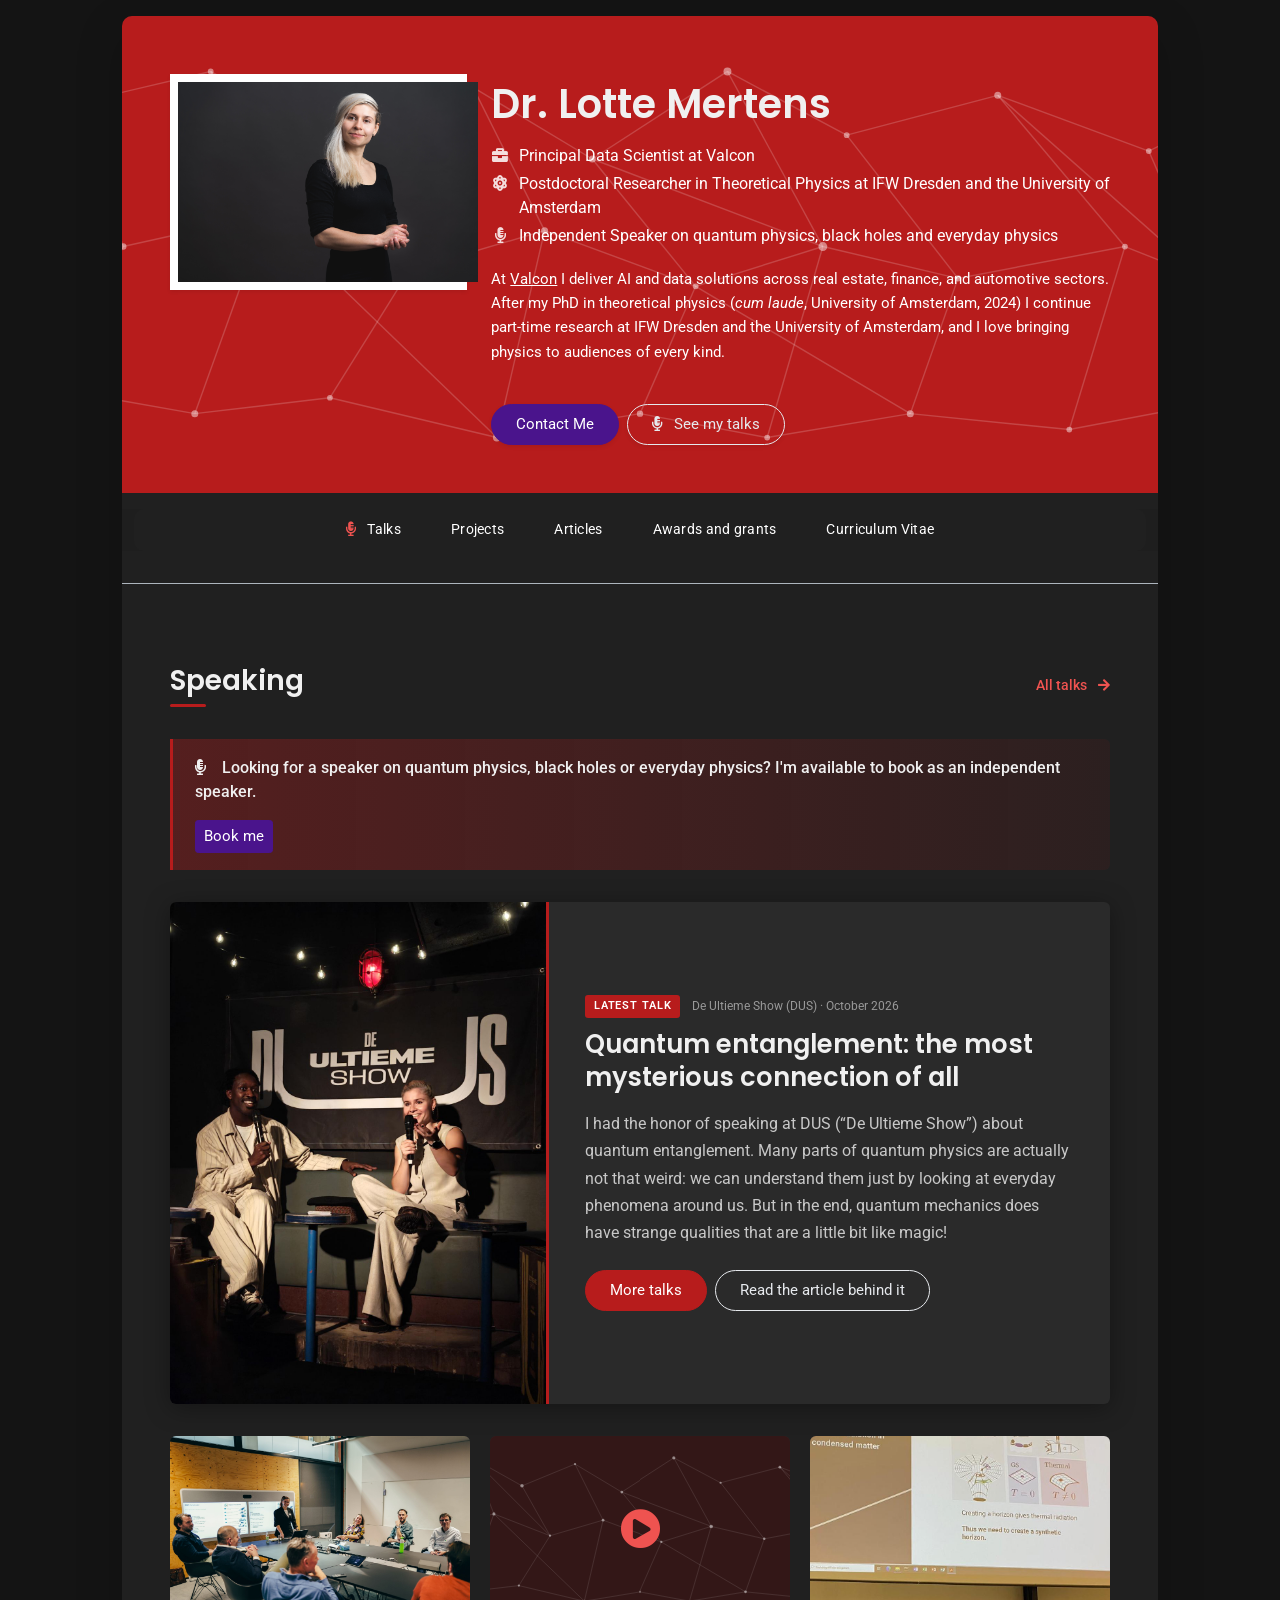
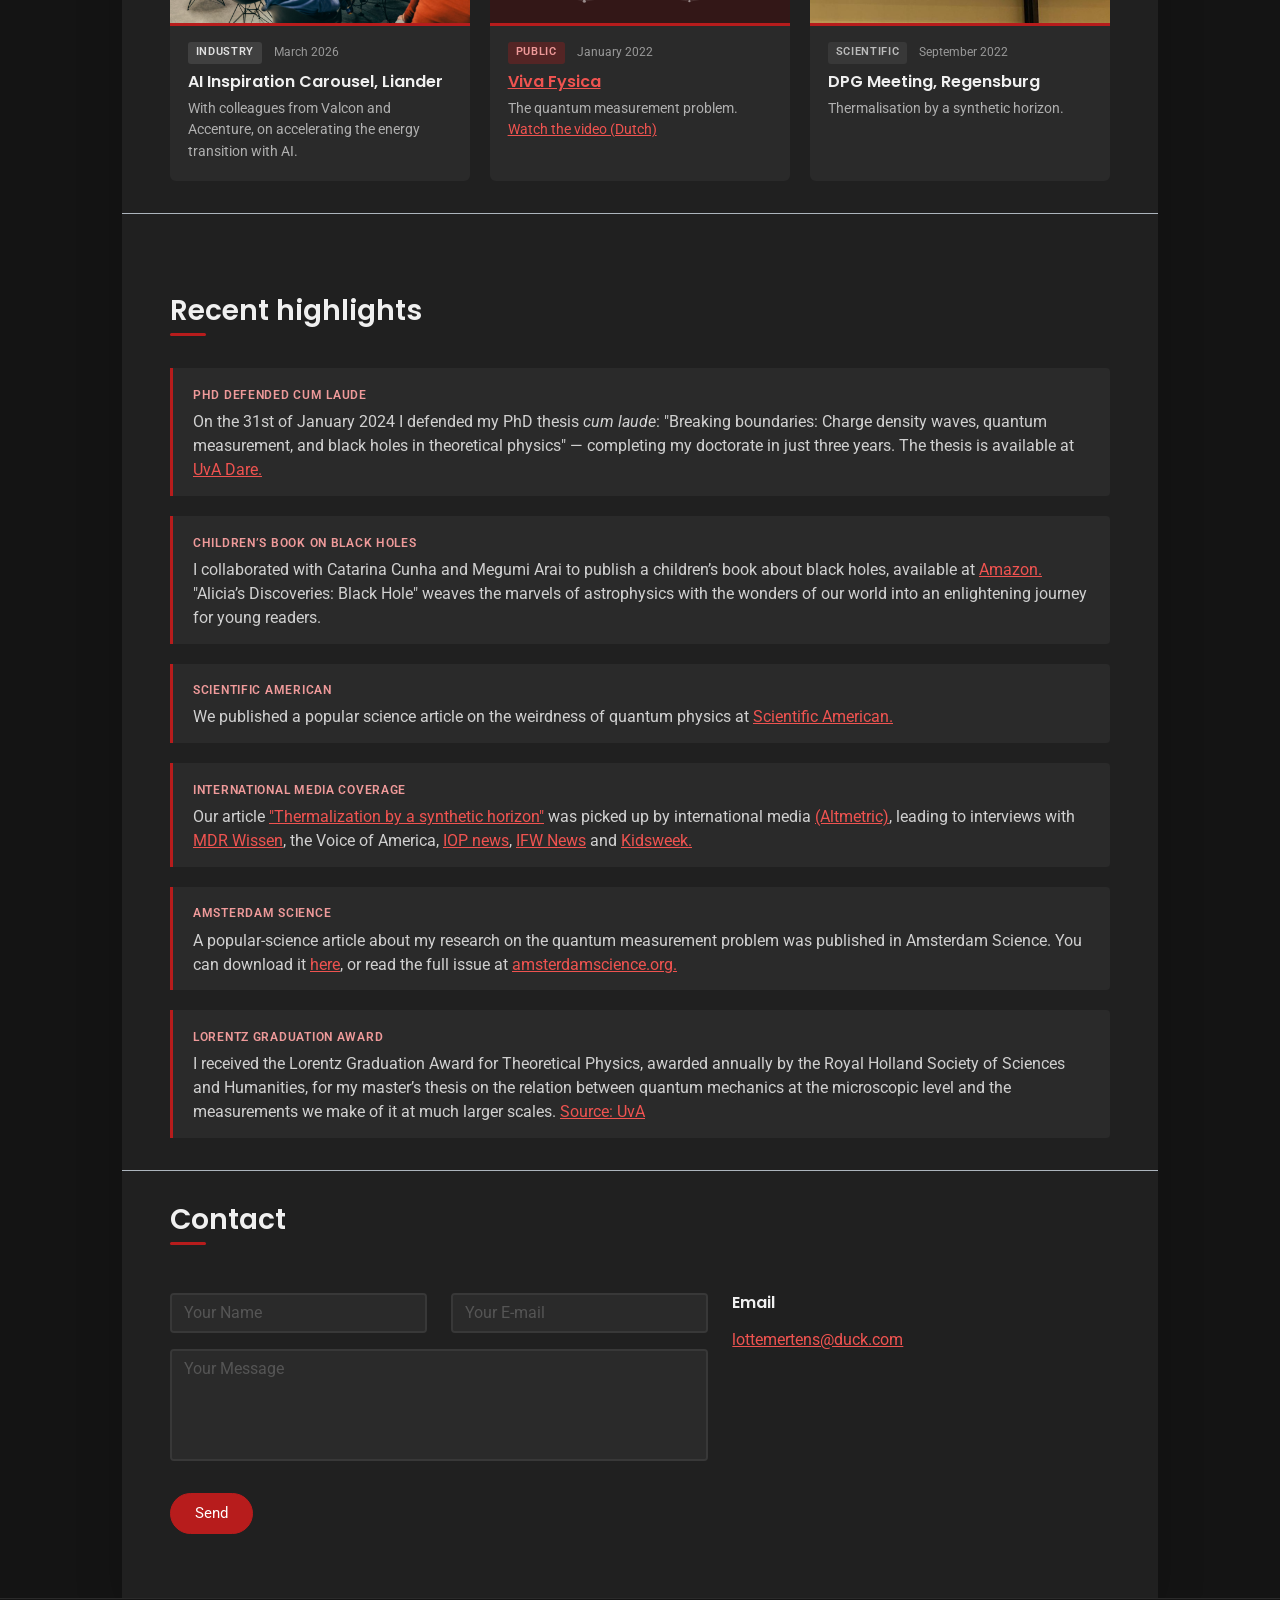
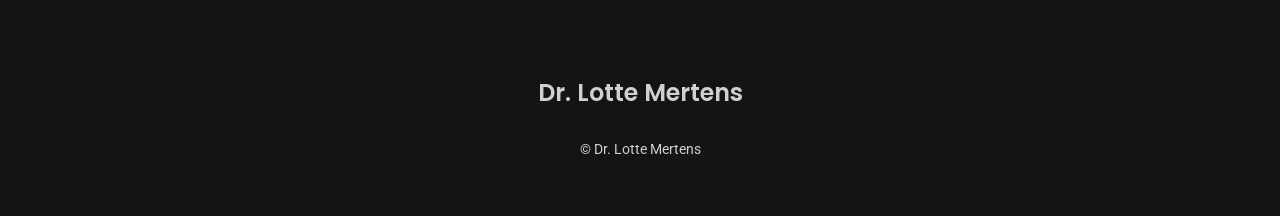
==== commit 40a574f6: "Update speaking topics, contact email, and postdoc start date - Speaking topics: quantum physics, bl" ====
--- a/index.html
+++ b/index.html
@@ -6,7 +6,7 @@
     <meta charset="UTF-8">
     <meta http-equiv="X-UA-Compatible" content="IE=edge">
     <meta name="viewport" content="width=device-width, initial-scale=1">
-     <meta name="description" content="Lotte Mertens: PhD in Theoretical Physics (cum laude), Principal Data Scientist at Valcon, part-time postdoc at IFW Dresden and the University of Amsterdam, and independent speaker on quantum physics and AI">
+     <meta name="description" content="Lotte Mertens: PhD in Theoretical Physics (cum laude), Principal Data Scientist at Valcon, part-time postdoc at IFW Dresden and the University of Amsterdam, and independent speaker on quantum physics, black holes and everyday physics">
   <meta name="keywords" content="Lorentz prijs, University of Amsterdam, IFW Dresden, Black holes, Quantum mechanics, Lotte Mertens, Valcon, Data Science, RAG, Databricks">
   <meta name="author" content="Lotte Mertens">
     <title>Lotte Mertens: Principal Data Scientist at Valcon</title>
@@ -54,9 +54,9 @@
         <ul class="hero-roles" data-aos="fade-left" data-aos-delay="50">
           <li><i class="fas fa-briefcase"></i>Principal Data Scientist at Valcon</li>
           <li><i class="fas fa-atom"></i>Postdoctoral Researcher in Theoretical Physics at IFW Dresden and the University of Amsterdam</li>
-          <li><i class="fas fa-microphone-alt"></i>Independent Speaker on quantum physics, black holes and AI</li>
+          <li><i class="fas fa-microphone-alt"></i>Independent Speaker on quantum physics, black holes and everyday physics</li>
         </ul>
-        <p class="hero-bio mb-3" data-aos="fade-left" data-aos-delay="100">At <a class="text-white text-decoration-underline" href="https://www.valcon.com">Valcon</a> I deliver AI and data solutions across real estate, finance, and automotive sectors. After my PhD in theoretical physics (<em>cum laude</em>, University of Amsterdam, 2024) I continue part-time research at IFW Dresden and the University of Amsterdam, and I love bringing physics and AI to audiences of every kind.</p>
+        <p class="hero-bio mb-3" data-aos="fade-left" data-aos-delay="100">At <a class="text-white text-decoration-underline" href="https://www.valcon.com">Valcon</a> I deliver AI and data solutions across real estate, finance, and automotive sectors. After my PhD in theoretical physics (<em>cum laude</em>, University of Amsterdam, 2024) I continue part-time research at IFW Dresden and the University of Amsterdam, and I love bringing physics to audiences of every kind.</p>
         <div class="d-print-none" data-aos="fade-left" data-aos-delay="150"><a class="btn btn-light shadow-sm mt-1 me-1" href="#contact">Contact Me</a><a class="btn btn-outline-light shadow-sm mt-1" href="Talks.html"><i class="fas fa-microphone-alt me-1"></i> See my talks</a>
         </div>
         
@@ -90,7 +90,7 @@
         </div>
 
         <div class="speak-cta">
-          <p><i class="fas fa-microphone-alt me-2"></i>Looking for a speaker on quantum physics or AI? I'm available to book as an independent speaker.</p>
+          <p><i class="fas fa-microphone-alt me-2"></i>Looking for a speaker on quantum physics, black holes or everyday physics? I'm available to book as an independent speaker.</p>
           <a class="btn btn-light btn-sm" href="#contact">Book me</a>
         </div>
 
@@ -213,7 +213,7 @@
         <div class="mt-2">
         
           <h3 class="h6">Email</h3>
-          <div class="pb-2 text-secondary"><a href="mailto:lotte.mertens@valcon.com">lotte.mertens@valcon.com</a></div>
+          <div class="pb-2 text-secondary"><a href="mailto:lottemertens@duck.com">lottemertens@duck.com</a></div>
           
         </div>
       </div>
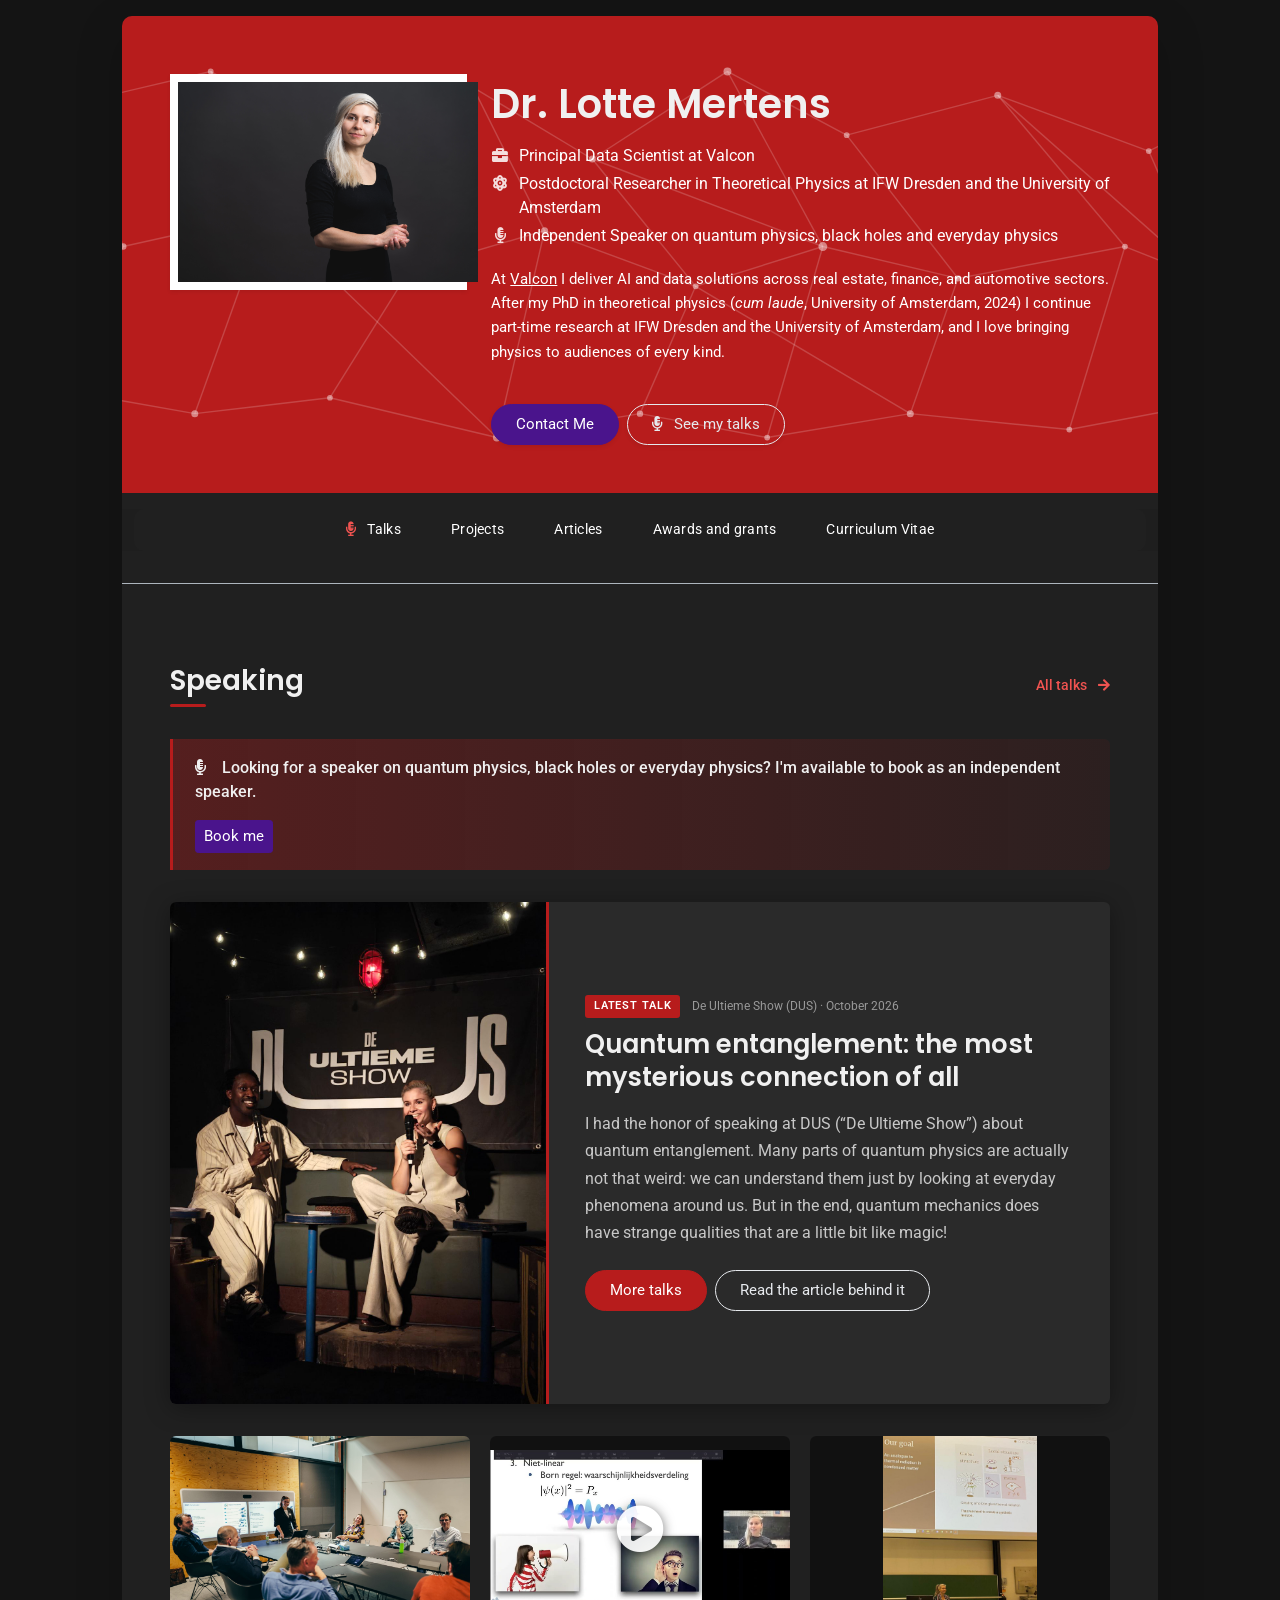
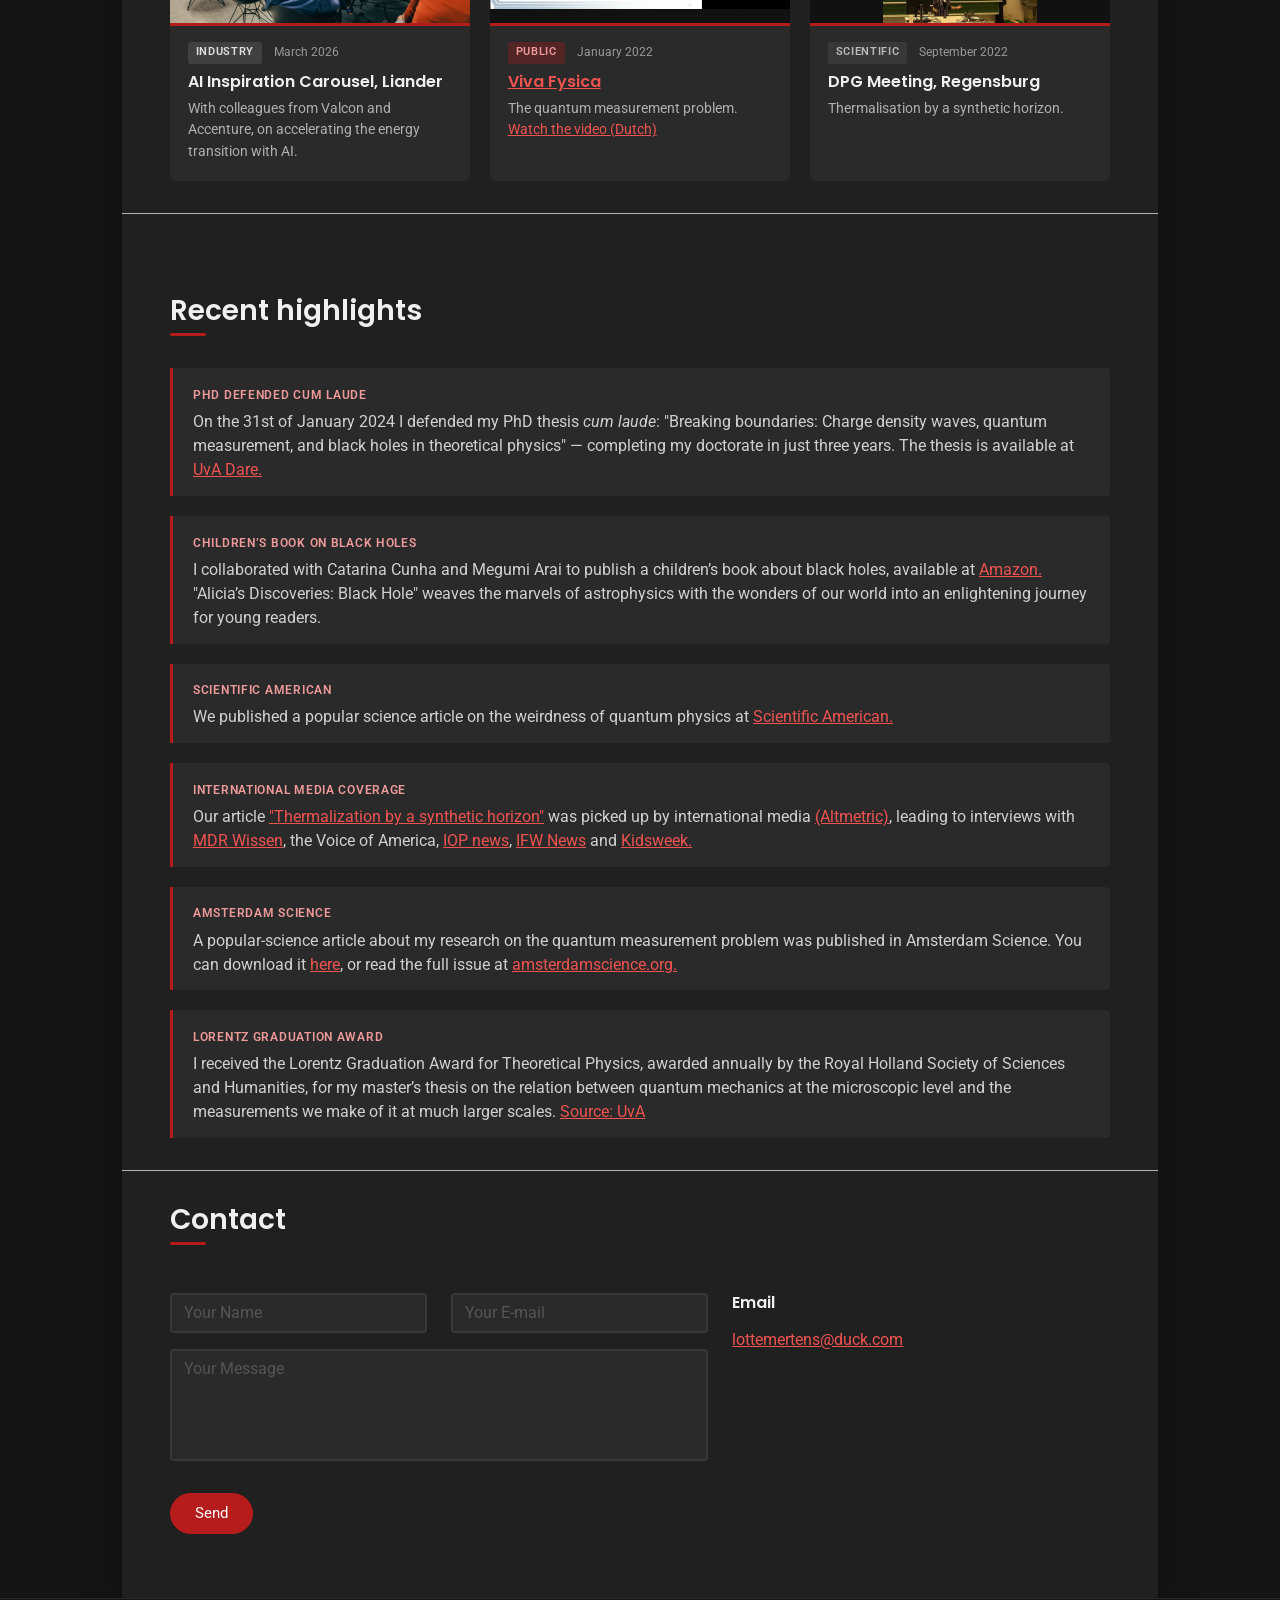
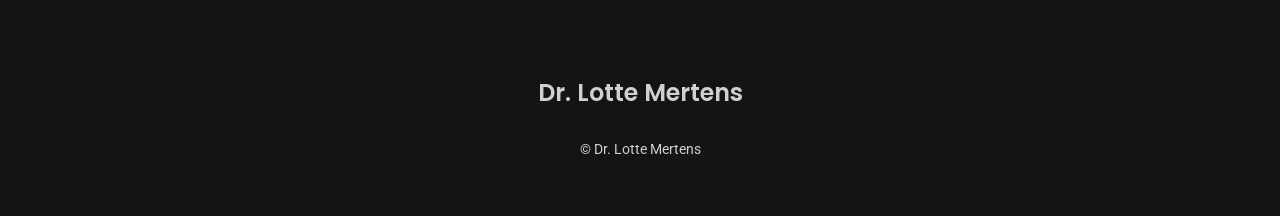
==== commit 9501993c: "Add Viva Fysica video frame and show full DPG photo on talk cards - Viva Fysica card: frame from the" ====
--- a/index.html
+++ b/index.html
@@ -116,7 +116,10 @@
             </div>
           </article>
           <article class="talk-card">
-            <div class="talk-card-icon" aria-hidden="true"><i class="fas fa-play-circle"></i></div>
+            <a class="talk-card-video" href="https://www.youtube.com/watch?v=cBmWuijWLmw" aria-label="Watch the Viva Fysica talk on YouTube">
+              <img class="talk-card-img talk-card-img-fit" src="images/viva-fysica-2022.jpg" alt="Lotte Mertens presenting on the quantum measurement problem at Viva Fysica" loading="lazy"/>
+              <i class="fas fa-play-circle" aria-hidden="true"></i>
+            </a>
             <div class="talk-card-body">
               <div class="talk-meta"><span class="talk-tag talk-tag-public">Public</span><span>January 2022</span></div>
               <h3 class="talk-card-title"><a href="https://www.quantumuniverse.nl/terugkijken-viva-fysica-2022">Viva Fysica</a></h3>
@@ -124,7 +127,7 @@
             </div>
           </article>
           <article class="talk-card">
-            <img class="talk-card-img" src="Presentation.jpeg" alt="Lotte Mertens presenting at the DPG meeting in Regensburg" loading="lazy"/>
+            <img class="talk-card-img talk-card-img-fit" src="Presentation.jpeg" alt="Lotte Mertens presenting at the DPG meeting in Regensburg" loading="lazy"/>
             <div class="talk-card-body">
               <div class="talk-meta"><span class="talk-tag">Scientific</span><span>September 2022</span></div>
               <h3 class="talk-card-title">DPG Meeting, Regensburg</h3>
--- a/css/main.css
+++ b/css/main.css
@@ -585,6 +585,32 @@
   aspect-ratio: 16 / 10;
   object-fit: cover;
   object-position: center 30%; }
+
+/* Video thumbnail with play button */
+.talk-card-video {
+  position: relative;
+  display: block; }
+
+/* Show the whole photo (portrait shots, video frames) instead of cropping */
+.talk-card-img-fit {
+  object-fit: contain;
+  object-position: center;
+  background-color: #111; }
+
+.talk-card-video i {
+  position: absolute;
+  top: 50%;
+  left: 50%;
+  transform: translate(-50%, -50%);
+  font-size: 3rem;
+  color: #fff;
+  opacity: 0.9;
+  text-shadow: 0 2px 12px rgba(0, 0, 0, 0.6);
+  transition: color 0.15s, opacity 0.15s; }
+
+.talk-card-video:hover i {
+  color: #ef5350;
+  opacity: 1; }
 
 .talk-card-icon {
   aspect-ratio: 16 / 10;
